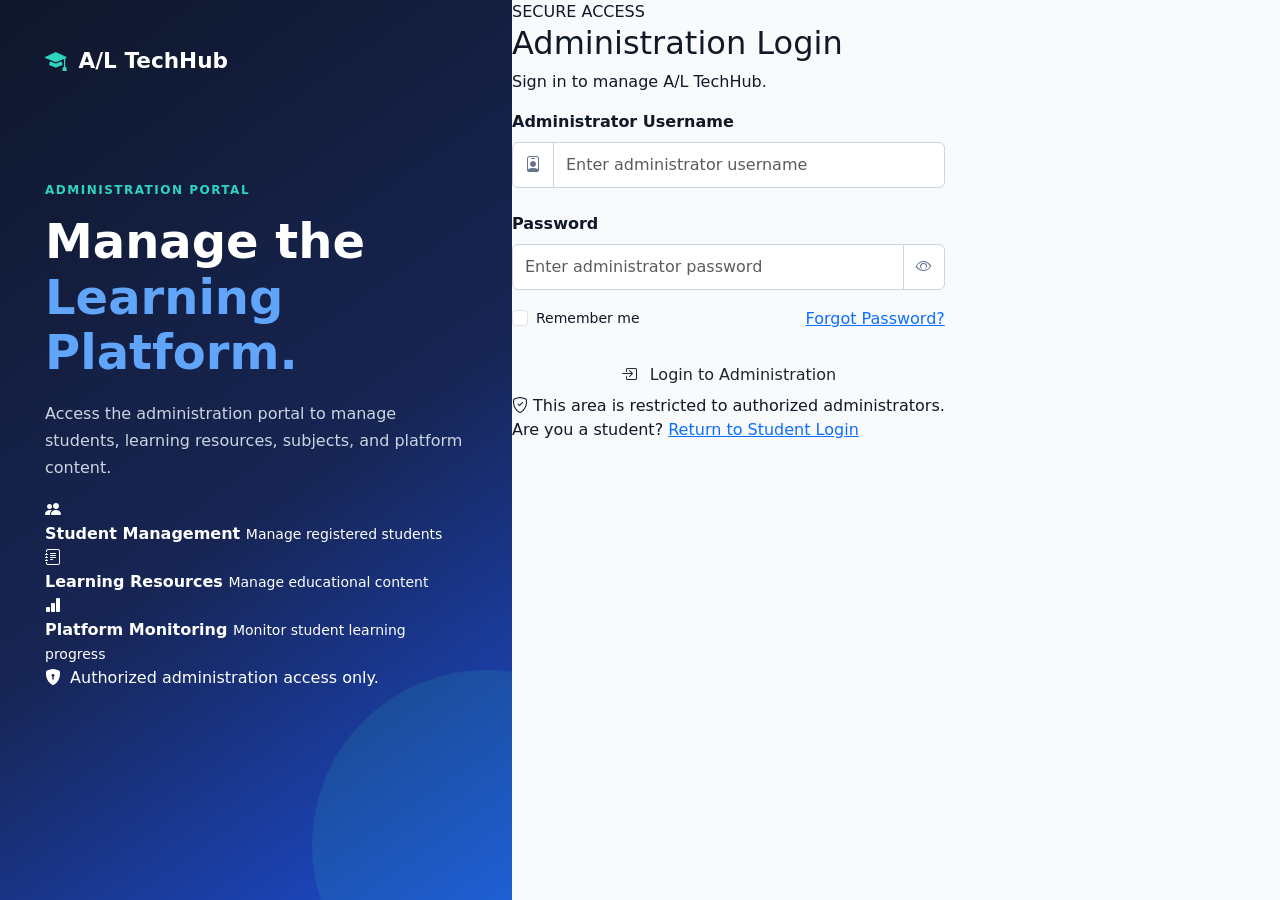
==== admin-login.html @ c61617eb "Add contact and admin login pages" ====
<!DOCTYPE html>
<html lang="en">

<head>

    <meta charset="UTF-8">

    <meta
        name="viewport"
        content="width=device-width, initial-scale=1.0"
    >

    <title>Administration Login | A/L TechHub</title>


    <!-- Bootstrap -->
    <link
        href="https://cdn.jsdelivr.net/npm/bootstrap@5.3.0/dist/css/bootstrap.min.css"
        rel="stylesheet"
    >


    <!-- Bootstrap Icons -->
    <link
        href="https://cdn.jsdelivr.net/npm/bootstrap-icons@1.10.0/font/bootstrap-icons.css"
        rel="stylesheet"
    >


    <!-- Main CSS -->
    <link rel="stylesheet" href="css/style.css">

</head>


<body class="admin-login-page">


    <!-- =========================================
         MAIN WRAPPER
    ========================================== -->

    <div class="admin-login-wrapper">


        <!-- =========================================
             LEFT SIDE
        ========================================== -->

        <div class="admin-login-sidebar">

            <div class="admin-sidebar-content">


                <!-- Logo -->

                <a
                    href="index.html"
                    class="admin-logo text-decoration-none"
                >

                    <i class="bi bi-mortarboard-fill me-1"></i>

                    A/L TechHub

                </a>


                <!-- Main Content -->

                <div class="admin-sidebar-main">

                    <span class="admin-sidebar-label">
                        ADMINISTRATION PORTAL
                    </span>


                    <h1>
                        Manage the
                        <span>Learning Platform.</span>
                    </h1>


                    <p>
                        Access the administration portal to manage
                        students, learning resources, subjects,
                        and platform content.
                    </p>


                    <!-- Admin Features -->

                    <div class="admin-benefits">


                        <div class="admin-benefit">

                            <div class="admin-benefit-icon">

                                <i class="bi bi-people-fill"></i>

                            </div>

                            <div>

                                <strong>
                                    Student Management
                                </strong>

                                <small>
                                    Manage registered students
                                </small>

                            </div>

                        </div>


                        <div class="admin-benefit">

                            <div class="admin-benefit-icon">

                                <i class="bi bi-journal-text"></i>

                            </div>

                            <div>

                                <strong>
                                    Learning Resources
                                </strong>

                                <small>
                                    Manage educational content
                                </small>

                            </div>

                        </div>


                        <div class="admin-benefit">

                            <div class="admin-benefit-icon">

                                <i class="bi bi-bar-chart-fill"></i>

                            </div>

                            <div>

                                <strong>
                                    Platform Monitoring
                                </strong>

                                <small>
                                    Monitor student learning progress
                                </small>

                            </div>

                        </div>


                    </div>

                </div>


                <!-- Footer -->

                <div class="admin-sidebar-footer">

                    <i class="bi bi-shield-lock-fill me-1"></i>

                    Authorized administration access only.

                </div>

            </div>

        </div>



        <!-- =========================================
             RIGHT SIDE
        ========================================== -->

        <div class="admin-login-content">


            <div class="admin-login-form-container">

            

                <!-- Heading -->

                <div class="admin-login-heading">

                    <span class="admin-login-label">
                        SECURE ACCESS
                    </span>


                    <h2>
                        Administration Login
                    </h2>


                    <p>
                        Sign in to manage A/L TechHub.
                    </p>

                </div>



                <!-- =========================================
                     LOGIN CARD
                ========================================== -->

                <div class="admin-login-card">


                    <form>


                        <!-- Admin Username -->

                        <div class="mb-4">

                            <label
                                for="adminUsername"
                                class="form-label fw-semibold"
                            >
                                Administrator Username
                            </label>


                            <div class="input-group">

                                <span class="input-group-text">

                                    <i class="bi bi-person-badge"></i>

                                </span>


                                <input
                                    type="text"
                                    class="form-control"
                                    id="adminUsername"
                                    placeholder="Enter administrator username"
                                    required
                                >

                            </div>

                        </div>



                        <div class="mb-3">
                            <label for="adminPassword" class="form-label fw-bold">
                                Password
                            </label>

                            <div class="input-group">

                                <input
                                    type="password"
                                    class="form-control"
                                    id="adminPassword"
                                    name="password"
                                    placeholder="Enter administrator password"
                                    required
                                >

                                <span
                                    class="input-group-text password-toggle"
                                    onclick="togglePassword()"
                                    style="cursor: pointer;"
                                >
                                    <i class="bi bi-eye" id="passwordIcon"></i>
                                </span>

                            </div>
                        </div>



                        <!-- Remember -->

                        <div class="d-flex justify-content-between align-items-center mb-4">

                            <div class="form-check">

                                <input
                                    class="form-check-input"
                                    type="checkbox"
                                    id="rememberAdmin"
                                >

                                <label
                                    class="form-check-label small"
                                    for="rememberAdmin"
                                >
                                    Remember me
                                </label>

                            </div>


                            <a
                                href="#"
                                class="admin-forgot-link"
                            >
                                Forgot Password?
                            </a>

                        </div>



                        <!-- Login Button -->

                        <button
                            type="submit"
                            class="btn btn-admin-login w-100"
                        >

                            <i class="bi bi-box-arrow-in-right me-2"></i>

                            Login to Administration

                        </button>


                    </form>


                    <!-- Security Message -->

                    <div class="admin-security-message">

                        <i class="bi bi-shield-check"></i>

                        <span>
                            This area is restricted to authorized
                            administrators.
                        </span>

                    </div>

                </div>



                <!-- Student Login -->

                <div class="admin-bottom">

                    <span>
                        Are you a student?
                    </span>

                    <a href="login.html">
                        Return to Student Login
                    </a>

                </div>


            </div>

        </div>

    </div>

    <script>
function togglePassword() {

    const passwordInput = document.getElementById("adminPassword");
    const passwordIcon = document.getElementById("passwordIcon");

    if (passwordInput.type === "password") {

        passwordInput.type = "text";

        passwordIcon.classList.remove("bi-eye");
        passwordIcon.classList.add("bi-eye-slash");

    } else {

        passwordInput.type = "password";

        passwordIcon.classList.remove("bi-eye-slash");
        passwordIcon.classList.add("bi-eye");

    }
}
</script>

</body>

</html>
---- css/style.css ----
/* =========================================
   LOGIN PAGE
========================================= */

.login-page {
    margin: 0;
    background: #F8FAFC;
    color: #111827;
    overflow: hidden;
}


/* Main Wrapper */

.login-wrapper {
    display: flex;
    width: 100%;
    height: 100vh;
}


/* =========================================
   LEFT SIDEBAR
========================================= */

.login-sidebar {
    width: 40%;
    min-width: 380px;

    background: linear-gradient(
        145deg,
        #0F172A 0%,
        #172554 55%,
        #1D4ED8 100%
    );

    color: #FFFFFF;
    position: relative;
    overflow: hidden;
}


/* Decorative Circle */

.login-sidebar::after {
    content: "";

    position: absolute;

    width: 350px;
    height: 350px;

    border-radius: 50%;

    background: rgba(45, 212, 191, 0.12);

    right: -150px;
    bottom: -120px;
}


/* Sidebar Content */

.login-sidebar-content {
    height: 100%;
    padding: 45px;

    display: flex;
    flex-direction: column;

    position: relative;
    z-index: 2;
}


/* Logo */

.login-logo {
    color: #FFFFFF;
    font-size: 1.35rem;
    font-weight: 700;
}

.login-logo i {
    color: #2DD4BF;
}


/* Sidebar Main */

.login-sidebar-main {
    margin-top: 100px;
    max-width: 500px;
}


.login-sidebar-label {
    display: inline-block;

    color: #2DD4BF;

    font-size: 0.75rem;
    font-weight: 700;

    letter-spacing: 1.5px;

    margin-bottom: 15px;
}


.login-sidebar-main h1 {
    font-size: 3rem;
    font-weight: 800;

    line-height: 1.15;

    margin-bottom: 20px;
}


.login-sidebar-main h1 span {
    color: #60A5FA;
}


.login-sidebar-main p {
    color: #CBD5E1;

    line-height: 1.7;

    max-width: 450px;
}


/* =========================================
   LOGIN BENEFITS
========================================= */

.login-benefits {
    margin-top: 45px;
}


.login-benefit {
    display: flex;
    align-items: center;

    gap: 15px;

    margin-bottom: 20px;
}


.login-benefit-icon {
    width: 42px;
    height: 42px;

    border-radius: 12px;

    background: rgba(255, 255, 255, 0.1);

    display: flex;
    align-items: center;
    justify-content: center;

    color: #2DD4BF;

    font-size: 1.1rem;
}


.login-benefit strong {
    display: block;
    font-size: 0.9rem;
}


.login-benefit small {
    display: block;

    color: #94A3B8;

    margin-top: 2px;
}


/* Sidebar Footer */

.login-sidebar-footer {
    margin-top: auto;

    color: #94A3B8;

    font-size: 0.8rem;
}


/* =========================================
   RIGHT SIDE
========================================= */

.login-content {
    width: 60%;
    height: 100vh;

    overflow-y: auto;

    background: #F8FAFC;
}


/* Form Container */

.login-form-container {
    max-width: 620px;

    margin: 0 auto;

    padding: 50px;
}


/* =========================================
   TOP REGISTER LINK
========================================= */

.login-top {
    display: flex;
    justify-content: flex-end;

    gap: 6px;

    margin-bottom: 70px;

    color: #64748B;

    font-size: 0.85rem;
}


.login-register-link {
    color: #2563EB;

    font-weight: 700;

    text-decoration: none;
}


.login-register-link:hover {
    color: #1D4ED8;
    text-decoration: underline;
}


/* =========================================
   HEADING
========================================= */

.login-heading {
    margin-bottom: 35px;
}


.login-label {
    color: #14B8A6;

    font-size: 0.75rem;

    font-weight: 700;

    letter-spacing: 1.5px;
}


.login-heading h2 {
    font-size: 2.2rem;

    font-weight: 800;

    margin-top: 8px;
    margin-bottom: 8px;
}


.login-heading p {
    color: #64748B;

    margin-bottom: 0;
}


/* =========================================
   LOGIN CARD
========================================= */

.login-form-card {
    background: #FFFFFF;

    border: 1px solid #E2E8F0;

    border-radius: 18px;

    padding: 30px;

    box-shadow:
        0 4px 15px rgba(15, 23, 42, 0.04);
}


/* =========================================
   INPUTS
========================================= */

.login-form-card .form-control {
    border-color: #CBD5E1;

    padding: 11px 12px;
}


.login-form-card .input-group-text {
    background: #FFFFFF;

    border-color: #CBD5E1;

    color: #64748B;
}


.login-form-card .form-control:focus {
    border-color: #2563EB;

    box-shadow:
        0 0 0 0.2rem rgba(37, 99, 235, 0.12);
}


/* Password */

.login-form-card .password-toggle {
    cursor: pointer;
}


.login-form-card .password-toggle:hover {
    color: #2563EB;

    background: #EFF6FF;
}


/* =========================================
   REMEMBER / FORGOT
========================================= */

.login-forgot-link {
    color: #2563EB;

    font-size: 0.85rem;

    text-decoration: none;
}


.login-forgot-link:hover {
    color: #1D4ED8;

    text-decoration: underline;
}


/* =========================================
   LOGIN BUTTON
========================================= */

.btn-login-new {
    background: #2563EB;

    border: 1px solid #2563EB;

    color: #FFFFFF;

    padding: 12px;

    border-radius: 10px;

    font-weight: 700;
}


.btn-login-new:hover {
    background: #1D4ED8;

    border-color: #1D4ED8;

    color: #FFFFFF;
}


/* =========================================
   REGISTER REDIRECT
========================================= */

.login-redirect-new {
    margin-top: 25px;

    padding: 14px;

    text-align: center;

    background: #F8FAFC;

    border: 1px solid #DBEAFE;

    border-radius: 12px;

    color: #64748B;

    font-size: 0.85rem;
}


.login-link {
    color: #2563EB;

    font-weight: 700;

    text-decoration: none;

    margin-left: 5px;
}


.login-link:hover {
    color: #1E3A8A;

    text-decoration: underline;
}


/* =========================================
   ADMIN LOGIN
========================================= */

.admin-link {
    color: #64748B;

    font-size: 0.85rem;

    text-decoration: none;
}


.admin-link:hover {
    color: #2563EB;
}


/* =========================================
   RESPONSIVE
========================================= */

@media (max-width: 991px) {

    .login-wrapper {
        display: block;

        height: auto;
    }


    .login-sidebar {
        width: 100%;

        min-width: 0;

        min-height: auto;
    }


    .login-sidebar-content {
        padding: 30px;
    }


    .login-sidebar-main {
        margin-top: 50px;
    }


    .login-sidebar-main h1 {
        font-size: 2.3rem;
    }


    .login-benefits {
        margin-top: 30px;
    }


    .login-sidebar-footer {
        margin-top: 25px;
    }


    .login-content {
        width: 100%;

        height: auto;

        overflow: visible;
    }


    .login-form-container {
        max-width: 620px;

        padding: 35px 25px 50px;
    }

}


@media (max-width: 576px) {

    .login-sidebar-main h1 {
        font-size: 2rem;
    }


    .login-form-container {
        padding: 25px 15px 40px;
    }


    .login-form-card {
        padding: 20px;
    }


    .login-top {
        margin-bottom: 40px;
    }

}

.login-image img {
    width: 100%;
    height: 180px;
    object-fit: cover;
    border-radius: 15px;
    margin-bottom: 20px;
}



/* =========================================
   STUDENT DASHBOARD
   LOGIN / REGISTER THEME
========================================= */


/* =========================================
   DASHBOARD PAGE
========================================= */

body {
    background-color: #F8FAFC;
    color: #111827;
}


/* =========================================
   NAVIGATION BAR
========================================= */

.dashboard-navbar {
    background-color: #FFFFFF !important;

    border-bottom: 1px solid #E2E8F0;

    box-shadow:
        0 2px 10px rgba(15, 23, 42, 0.05);
}


/* Brand */

.dashboard-brand {
    color: #2563EB !important;

    font-size: 1.2rem;

    font-weight: 700;

    transition: color 0.2s ease;
}

.dashboard-brand i {
    color: #14B8A6;
}

.dashboard-brand:hover {
    color: #1E3A8A !important;
}


/* Navigation Links */

.dashboard-nav-link {
    color: #4B5563 !important;

    font-weight: 500;

    transition: color 0.2s ease;
}

.dashboard-nav-link:hover {
    color: #2563EB !important;
}

.dashboard-nav-link.active {
    color: #2563EB !important;

    font-weight: 700;
}


/* User Account */

.dashboard-user {
    color: #64748B;
}

.dashboard-user i {
    color: #14B8A6;
}


/* Logout Button */

.dashboard-navbar .btn-outline-primary {
    border-color: #2563EB;

    color: #2563EB;

    border-radius: 8px;

    font-weight: 600;
}

.dashboard-navbar .btn-outline-primary:hover {
    background-color: #2563EB;

    border-color: #2563EB;

    color: #FFFFFF;
}


/* =========================================
   WELCOME CARD
========================================= */

.welcome-card {
    background:
        linear-gradient(
            135deg,
            #EFF6FF 0%,
            #FFFFFF 70%
        );

    border: 1px solid #DBEAFE;

    border-radius: 18px !important;

    box-shadow:
        0 4px 15px rgba(15, 23, 42, 0.04) !important;
}


/* Small Label */

.dashboard-label {
    color: #14B8A6;

    font-size: 0.75rem;

    font-weight: 700;

    letter-spacing: 1.2px;
}


/* Welcome Heading */

.welcome-card h4 {
    color: #111827;
}


/* Grade Selector */

.welcome-card .btn-outline-primary {
    border-color: #2563EB;

    color: #2563EB;

    font-weight: 600;
}

.welcome-card .btn-outline-primary:hover {
    background-color: #2563EB;

    border-color: #2563EB;

    color: #FFFFFF;
}


/* Selected Grade */

.welcome-card .btn-check:checked + .btn-outline-primary {
    background-color: #2563EB;

    border-color: #2563EB;

    color: #FFFFFF;
}


/* =========================================
   MY SUBJECTS
========================================= */

main > .mb-3 h5 {
    color: #111827;
}

main > .mb-3 p {
    color: #64748B !important;
}


/* =========================================
   SUBJECT CARDS
========================================= */

.subject-card {
    background-color: #FFFFFF;

    border: 1px solid #E2E8F0 !important;

    border-radius: 18px !important;

    overflow: hidden;

    box-shadow:
        0 4px 15px rgba(15, 23, 42, 0.04);

    transition:
        transform 0.2s ease,
        box-shadow 0.2s ease,
        border-color 0.2s ease;
}


.subject-card:hover {
    transform: translateY(-4px);

    border-color: #BFDBFE !important;

    box-shadow:
        0 10px 25px rgba(37, 99, 235, 0.10);
}


/* =========================================
   SUBJECT HEADER
========================================= */

.subject-header {
    background:
        linear-gradient(
            135deg,
            #0F172A 0%,
            #172554 55%,
            #2563EB 100%
        );

    color: #FFFFFF;

    padding: 1.5rem;
}


/* Subject Badge */

.subject-badge {
    background-color: rgba(45, 212, 191, 0.15);

    color: #5EEAD4;

    border: 1px solid rgba(45, 212, 191, 0.25);

    padding: 0.4rem 0.7rem;

    border-radius: 50px;

    font-size: 0.7rem;

    font-weight: 700;
}


/* Subject Title */

.subject-header h5 {
    color: #FFFFFF;

    line-height: 1.4;
}


/* =========================================
   SUBJECT CARD BODY
========================================= */

.subject-card .card-body {
    background-color: #FFFFFF;

    padding: 1.5rem !important;
}


/* Description */

.subject-card .card-body p {
    color: #64748B !important;

    line-height: 1.6;
}


/* =========================================
   PROGRESS
========================================= */

.subject-card .text-muted {
    color: #64748B !important;
}


.subject-card .progress {
    background-color: #E2E8F0;

    border-radius: 50px;

    overflow: hidden;
}


/* Progress Bar */

.dashboard-progress {
    background:
        linear-gradient(
            90deg,
            #2563EB,
            #14B8A6
        );

    border-radius: 50px;

    font-weight: 600;
}


/* =========================================
   VIEW UNITS BUTTON
========================================= */

.btn-dashboard {
    background-color: #2563EB;

    border: 1px solid #2563EB;

    color: #FFFFFF;

    padding: 10px 14px;

    border-radius: 10px;

    font-weight: 700;

    transition:
        background-color 0.2s ease,
        border-color 0.2s ease,
        transform 0.2s ease;
}


.btn-dashboard:hover {
    background-color: #1D4ED8;

    border-color: #1D4ED8;

    color: #FFFFFF;

    transform: translateY(-1px);
}


/* =========================================
   OVERALL PROGRESS
========================================= */

.progress-section .card {
    background-color: #FFFFFF;

    border: 1px solid #E2E8F0 !important;

    border-radius: 18px !important;

    box-shadow:
        0 4px 15px rgba(15, 23, 42, 0.04) !important;
}


.progress-icon {
    color: #14B8A6;

    font-size: 1.4rem;
}


/* Overall Progress Bar */

.progress-section .progress {
    background-color: #E2E8F0;

    border-radius: 50px;

    overflow: hidden;
}


/* =========================================
   DASHBOARD RESPONSIVE
========================================= */

@media (max-width: 991.98px) {

    .dashboard-navbar .d-flex {
        margin-top: 15px;

        padding-bottom: 10px;
    }

    .dashboard-user {
        margin-right: 5px;
    }

}


@media (max-width: 575.98px) {

    .welcome-card {
        padding: 1.25rem !important;
    }

    .subject-header {
        padding: 1.25rem;
    }

    .subject-card .card-body {
        padding: 1.25rem !important;
    }

}


/* =========================================
   Home Page
   ========================================= */


/* Navbar */
.home-navbar {
    border-bottom: 1px solid #DBEAFE;
    box-shadow: 0 2px 8px rgba(37, 99, 235, 0.06);
}

.home-brand {
    color: #2563EB !important;
}

.home-brand:hover {
    color: #1E3A8A !important;
}

.home-nav-link {
    color: #4B5563 !important;
    font-weight: 500;
}

.home-nav-link:hover,
.home-nav-link.active {
    color: #2563EB !important;
}


/* Primary Button */
.btn-home-primary {
    background-color: #2563EB;
    border-color: #2563EB;
    color: #FFFFFF;
}

.btn-home-primary:hover {
    background-color: #1E3A8A;
    border-color: #1E3A8A;
    color: #FFFFFF;
}


/* Hero */
.home-hero {
    background: linear-gradient(135deg, #EFF6FF 0%, #FFFFFF 100%);
    border-bottom: 1px solid #DBEAFE;
}

.hero-highlight {
    color: #2563EB;
}


/* Data Saver Badge */
.data-saver-badge {
    background-color: #CCFBF1;
    color: #0F766E;
    padding: 0.6rem 0.9rem;
}


/* Data Saver Card */
.data-saver-card {
    background-color: #FFFFFF;
    border: 1px solid #DBEAFE;
    border-radius: 1.25rem;
    padding: 2rem;
}

.data-saver-icon {
    width: 60px;
    height: 60px;
    display: flex;
    align-items: center;
    justify-content: center;
    border-radius: 50%;
    background-color: #CCFBF1;
    color: #0F766E;
    font-size: 1.6rem;
}

.data-saver-item {
    display: flex;
    align-items: center;
    gap: 0.75rem;
    padding: 0.65rem 0;
    color: #374151;
    border-bottom: 1px solid #F3F4F6;
}

.data-saver-item i {
    color: #2563EB;
}

.data-saver-status {
    color: #0F766E;
    font-size: 0.85rem;
    font-weight: 600;
}


/* Light Section */
.home-section-light {
    background-color: #F8FAFC;
}


/* Section Label */
.section-label {
    color: #2563EB;
    font-size: 0.75rem;
    font-weight: 700;
    letter-spacing: 1px;
}


/* Feature Cards */
.feature-card {
    border: 1px solid #E5E7EB !important;
    border-radius: 1rem;
    box-shadow: 0 4px 12px rgba(37, 99, 235, 0.05);
    transition: transform 0.2s ease, box-shadow 0.2s ease;
}

.feature-card:hover {
    transform: translateY(-4px);
    box-shadow: 0 8px 20px rgba(37, 99, 235, 0.10);
}


/* Feature Icons */
.feature-icon {
    width: 52px;
    height: 52px;
    display: flex;
    align-items: center;
    justify-content: center;
    border-radius: 12px;
    font-size: 1.4rem;
}

.blue-icon {
    background-color: #DBEAFE;
    color: #2563EB;
}

.teal-icon {
    background-color: #CCFBF1;
    color: #0F766E;
}


/* Curriculum Cards */
.curriculum-card {
    background-color: #FFFFFF;
    border: 1px solid #E5E7EB;
    border-radius: 1rem;
    padding: 2rem;
    box-shadow: 0 4px 12px rgba(0, 0, 0, 0.04);
    transition: transform 0.2s ease, box-shadow 0.2s ease;
}

.curriculum-card:hover {
    transform: translateY(-3px);
    box-shadow: 0 8px 18px rgba(37, 99, 235, 0.08);
}


/* Curriculum Badges */
.curriculum-badge {
    display: inline-block;
    padding: 0.45rem 0.8rem;
    border-radius: 50px;
    font-size: 0.75rem;
    font-weight: 700;
}

.blue-badge {
    background-color: #DBEAFE;
    color: #1E3A8A;
}

.teal-badge {
    background-color: #CCFBF1;
    color: #0F766E;
}


/* Footer */
.home-footer {
    background-color: #1F2937;
    color: #D1D5DB;
}



/* =========================================
   HOW A/L TECHHUB WORKS
========================================= */

.home-how-it-works {

    background: #FFFFFF;

}


.how-it-works-card {

    position: relative;

    background: #F8FAFC;

    border: 1px solid #E2E8F0;

    border-radius: 16px;

    padding: 25px;

    text-align: center;

    transition:
        transform 0.2s ease,
        border-color 0.2s ease,
        box-shadow 0.2s ease;

}


.how-it-works-card:hover {

    transform: translateY(-4px);

    border-color: #BFDBFE;

    box-shadow:
        0 8px 20px rgba(37, 99, 235, 0.08);

}


.how-step-number {

    position: absolute;

    top: 15px;

    right: 15px;

    color: #94A3B8;

    font-size: 0.75rem;

    font-weight: 700;

}


.how-step-icon {

    width: 55px;

    height: 55px;

    margin: 0 auto;

    border-radius: 14px;

    display: flex;

    align-items: center;

    justify-content: center;

    font-size: 1.4rem;

}







/* =========================================
   REGISTER PAGE
========================================= */

.register-page {
    margin: 0;
    background: #f8fafc;
    color: #111827;
    overflow: hidden;
}


/* Main Wrapper */

.register-wrapper {
    display: flex;
    height: 100vh;
    width: 100%;
}


/* =========================================
   LEFT SIDEBAR
========================================= */

.register-sidebar {
    width: 40%;
    min-width: 380px;
    background: linear-gradient(
        145deg,
        #0f172a 0%,
        #172554 55%,
        #1d4ed8 100%
    );
    color: #ffffff;
    position: relative;
    overflow: hidden;
}


/* Decorative circle */

.register-sidebar::after {
    content: "";
    position: absolute;
    width: 350px;
    height: 350px;
    border-radius: 50%;
    background: rgba(45, 212, 191, 0.12);
    right: -150px;
    bottom: -120px;
}


/* Sidebar Content */

.sidebar-content {
    height: 100%;
    padding: 45px;
    display: flex;
    flex-direction: column;
    position: relative;
    z-index: 2;
}


/* Logo */

.register-logo {
    color: #ffffff;
    font-size: 1.35rem;
    font-weight: 700;
}

.register-logo i {
    color: #2dd4bf;
}


/* Sidebar Main */

.sidebar-main {
    margin-top: 90px;
    max-width: 500px;
}

.sidebar-label {
    display: inline-block;
    color: #2dd4bf;
    font-size: 0.75rem;
    font-weight: 700;
    letter-spacing: 1.5px;
    margin-bottom: 15px;
}

.sidebar-main h1 {
    font-size: 3rem;
    font-weight: 800;
    line-height: 1.15;
    margin-bottom: 20px;
}

.sidebar-main h1 span {
    color: #60a5fa;
}

.sidebar-main p {
    color: #cbd5e1;
    line-height: 1.7;
    max-width: 450px;
}


/* Benefits */

.sidebar-benefits {
    margin-top: 45px;
}

.benefit-item {
    display: flex;
    align-items: center;
    gap: 15px;
    margin-bottom: 20px;
}

.benefit-icon {
    width: 42px;
    height: 42px;
    border-radius: 12px;
    background: rgba(255, 255, 255, 0.1);
    display: flex;
    align-items: center;
    justify-content: center;
    color: #2dd4bf;
    font-size: 1.1rem;
}

.benefit-item strong {
    display: block;
    font-size: 0.9rem;
}

.benefit-item small {
    display: block;
    color: #94a3b8;
    margin-top: 2px;
}


/* Sidebar Footer */

.sidebar-footer {
    margin-top: auto;
    color: #94a3b8;
    font-size: 0.8rem;
}


/* =========================================
   RIGHT SCROLLABLE AREA
========================================= */

.register-content {
    width: 60%;
    height: 100vh;
    overflow-y: auto;
    background: #f8fafc;
}


/* Scrollbar */

.register-content::-webkit-scrollbar {
    width: 8px;
}

.register-content::-webkit-scrollbar-track {
    background: #f1f5f9;
}

.register-content::-webkit-scrollbar-thumb {
    background: #cbd5e1;
    border-radius: 10px;
}

.register-content::-webkit-scrollbar-thumb:hover {
    background: #94a3b8;
}


/* Form Container */

.register-form-container {
    max-width: 720px;
    margin: 0 auto;
    padding: 40px 50px 60px;
}


/* Top */

.register-top {
    display: flex;
    justify-content: flex-end;
    gap: 6px;
    margin-bottom: 45px;
}


/* Theme Link */

.theme-link {
    color: #2563eb;
    text-decoration: none;
}

.theme-link:hover {
    color: #1d4ed8;
}


/* Heading */

.register-heading {
    margin-bottom: 35px;
}

.form-label-small {
    color: #14b8a6;
    font-size: 0.75rem;
    font-weight: 700;
    letter-spacing: 1.5px;
}

.register-heading h2 {
    font-size: 2rem;
    font-weight: 800;
    margin-top: 8px;
    margin-bottom: 8px;
}

.register-heading p {
    color: #64748b;
    margin-bottom: 0;
}


/* =========================================
   FORM SECTIONS
========================================= */

.form-section {
    background: #ffffff;
    border: 1px solid #e2e8f0;
    border-radius: 18px;
    padding: 25px;
    margin-bottom: 22px;
    box-shadow: 0 4px 15px rgba(15, 23, 42, 0.04);
}


/* Section Heading */

.section-heading {
    display: flex;
    align-items: center;
    gap: 12px;
    margin-bottom: 22px;
}

.section-heading > i {
    width: 40px;
    height: 40px;
    border-radius: 10px;
    background: #eff6ff;
    color: #2563eb;
    display: flex;
    align-items: center;
    justify-content: center;
}

.section-heading h5 {
    font-weight: 700;
    margin: 0;
}

.section-heading p {
    color: #64748b;
    font-size: 0.78rem;
    margin: 3px 0 0;
}


/* Inputs */

.form-control,
.form-select {
    border-color: #cbd5e1;
    padding: 10px 12px;
}

.input-group-text {
    background: #ffffff;
    border-color: #cbd5e1;
    color: #64748b;
}

.form-control:focus,
.form-select:focus {
    border-color: #2563eb;
    box-shadow: 0 0 0 0.2rem rgba(37, 99, 235, 0.12);
}


/* Password Toggle */

.password-toggle {
    cursor: pointer;
}

.password-toggle:hover {
    color: #2563eb;
    background: #eff6ff;
}

.password-hint {
    color: #94a3b8;
    font-size: 0.75rem;
    margin-top: 5px;
}


/* Subject */

.subject-option {
    position: relative;
}

.subject-tag {
    position: absolute;
    right: 10px;
    top: 50%;
    transform: translateY(-50%);
    background: #ccfbf1;
    color: #0f766e;
    border-radius: 20px;
    padding: 4px 10px;
    font-size: 0.7rem;
    font-weight: 700;
}


/* =========================================
   TERMS
========================================= */

.terms-box {
    padding: 15px;
    background: #ffffff;
    border: 1px solid #e2e8f0;
    border-radius: 12px;
    margin-bottom: 20px;
}


/* =========================================
   REGISTER BUTTON
========================================= */

.btn-register {
    background: #2563eb;
    border: 1px solid #2563eb;
    color: #ffffff;
    padding: 12px;
    border-radius: 10px;
}

.btn-register:hover {
    background: #1d4ed8;
    border-color: #1d4ed8;
    color: #ffffff;
}


/* Bottom */

.register-bottom {
    text-align: center;
    margin-top: 25px;
    padding-bottom: 20px;
    color: #64748b;
    font-size: 0.85rem;
}


/* =========================================
   MODAL
========================================= */

.modal-content {
    border: 1px solid #e2e8f0;
}

.modal-header {
    border-bottom: 1px solid #e2e8f0;
}

.modal-title i {
    color: #2563eb;
}


/* =========================================
   RESPONSIVE
========================================= */

@media (max-width: 991px) {

    .register-wrapper {
        display: block;
        height: auto;
    }

    .register-sidebar {
        width: 100%;
        min-width: 0;
        min-height: auto;
    }

    .sidebar-content {
        padding: 30px;
    }

    .sidebar-main {
        margin-top: 50px;
    }

    .sidebar-main h1 {
        font-size: 2.3rem;
    }

    .sidebar-benefits {
        margin-top: 30px;
    }

    .sidebar-footer {
        margin-top: 25px;
    }

    .register-content {
        width: 100%;
        height: auto;
        overflow: visible;
    }

    .register-form-container {
        max-width: 720px;
        padding: 35px 25px 50px;
    }

}


@media (max-width: 576px) {

    .sidebar-main h1 {
        font-size: 2rem;
    }

    .register-form-container {
        padding: 25px 15px 40px;
    }

    .form-section {
        padding: 20px;
    }

    .register-top {
        margin-bottom: 30px;
    }

}

/* ==============================
   Register Login Redirect
============================== */

.login-redirect {
    background-color: #F8FAFC;
    border: 1px solid #DBEAFE;
    border-radius: 12px;
    padding: 12px 15px;
}


/* Login Link */

.login-link {
    color: #2563EB;
    font-weight: 700;
    text-decoration: none;
    margin-left: 5px;
    transition: 0.2s ease;
}


.login-link:hover {
    color: #1E3A8A;
    text-decoration: underline;
}

/* =========================================
   HOME PAGE
   LOGIN / REGISTER / DASHBOARD THEME
========================================= */


/* =========================================
   HOME PAGE
========================================= */

.home-page {
    margin: 0;

    background-color: #F8FAFC;

    color: #111827;
}


/* =========================================
   NAVIGATION BAR
========================================= */

.home-navbar {
    background-color: #FFFFFF !important;

    border-bottom: 1px solid #E2E8F0;

    box-shadow:
        0 2px 10px rgba(15, 23, 42, 0.05);
}


.home-brand {
    color: #2563EB !important;

    font-size: 1.2rem;

    font-weight: 700;

    transition: color 0.2s ease;
}


.home-brand i {
    color: #14B8A6;
}


.home-brand:hover {
    color: #1E3A8A !important;
}


.home-nav-link {
    color: #4B5563 !important;

    font-weight: 500;

    transition: color 0.2s ease;
}


.home-nav-link:hover {
    color: #2563EB !important;
}


.home-nav-link.active {
    color: #2563EB !important;

    font-weight: 700;
}


/* =========================================
   HOME BUTTONS
========================================= */

.btn-home-primary {
    background-color: #2563EB;

    border: 1px solid #2563EB;

    color: #FFFFFF;

    border-radius: 10px;

    font-weight: 700;

    transition:
        background-color 0.2s ease,
        border-color 0.2s ease,
        transform 0.2s ease;
}


.btn-home-primary:hover {
    background-color: #1D4ED8;

    border-color: #1D4ED8;

    color: #FFFFFF;

    transform: translateY(-1px);
}


.btn-home-outline {
    background-color: #FFFFFF;

    border: 1px solid #2563EB;

    color: #2563EB;

    border-radius: 10px;

    font-weight: 700;

    transition:
        background-color 0.2s ease,
        color 0.2s ease,
        transform 0.2s ease;
}


.btn-home-outline:hover {
    background-color: #2563EB;

    border-color: #2563EB;

    color: #FFFFFF;

    transform: translateY(-1px);
}


/* =========================================
   HERO SECTION
========================================= */

.home-hero {

    background:
        linear-gradient(
            145deg,
            #0F172A 0%,
            #172554 55%,
            #2563EB 100%
        );

    color: #FFFFFF;

    border-bottom: none;

    position: relative;

    overflow: hidden;
}


/* Decorative background */

.home-hero::after {

    content: "";

    position: absolute;

    width: 350px;

    height: 350px;

    border-radius: 50%;

    background:
        rgba(45, 212, 191, 0.10);

    right: -150px;

    bottom: -150px;

    pointer-events: none;
}


/* Hero Heading */

.home-heading {
    color: #FFFFFF;

    font-size: clamp(
        2.5rem,
        5vw,
        4rem
    );

    font-weight: 800;

    line-height: 1.15;
}


.hero-highlight {
    color: #60A5FA;
}


/* Hero Description */

.home-description {
    color: #CBD5E1;

    max-width: 650px;

    line-height: 1.7;
}


/* =========================================
   DATA SAVER BADGE
========================================= */

.data-saver-badge {

    display: inline-block;

    background-color:
        rgba(45, 212, 191, 0.15);

    color: #5EEAD4;

    border: 1px solid
        rgba(45, 212, 191, 0.25);

    padding: 0.6rem 0.9rem;

    border-radius: 50px;

    font-weight: 700;
}


/* =========================================
   DATA SAVER CARD
========================================= */

.data-saver-card {

    background:
        rgba(255, 255, 255, 0.97);

    border: 1px solid
        rgba(255, 255, 255, 0.25);

    border-radius: 18px;

    padding: 2rem;

    box-shadow:
        0 10px 30px
        rgba(15, 23, 42, 0.20);
}


.data-saver-card h4 {
    color: #111827;
}


.home-card-text {
    color: #64748B;
}


/* =========================================
   DATA SAVER ICON
========================================= */

.data-saver-icon {

    width: 60px;

    height: 60px;

    display: flex;

    align-items: center;

    justify-content: center;

    border-radius: 50%;

    background-color: #CCFBF1;

    color: #0F766E;

    font-size: 1.6rem;
}

/* =========================================
   DATA SAVER ITEMS
========================================= */

.data-saver-item {

    display: flex;

    align-items: center;

    gap: 0.75rem;

    padding: 0.7rem 0;

    color: #374151;

    border-bottom:
        1px solid #F1F5F9;
}


.data-saver-item i {
    color: #2563EB;

    font-size: 1.05rem;
}


/* Status */

.data-saver-status {

    color: #0F766E;

    font-size: 0.85rem;

    font-weight: 700;
}


/* =========================================
   LIGHT SECTION
========================================= */

.home-section-light {
    background-color: #F8FAFC;
}


.home-curriculum {
    background-color: #FFFFFF;
}


/* =========================================
   SECTION HEADINGS
========================================= */

.section-label {

    color: #14B8A6;

    font-size: 0.75rem;

    font-weight: 700;

    letter-spacing: 1.2px;
}


.home-section-title {

    color: #111827;

    font-weight: 800;
}


.home-section-text {

    color: #64748B;

    line-height: 1.7;
}


/* =========================================
   FEATURE CARDS
========================================= */

.feature-card {

    background-color: #FFFFFF;

    border: 1px solid #E2E8F0;

    border-radius: 18px;

    padding: 1.5rem;

    box-shadow:
        0 4px 15px
        rgba(15, 23, 42, 0.04);

    transition:
        transform 0.2s ease,
        box-shadow 0.2s ease,
        border-color 0.2s ease;
}


.feature-card:hover {

    transform:
        translateY(-4px);

    border-color: #BFDBFE;

    box-shadow:
        0 10px 25px
        rgba(37, 99, 235, 0.10);
}


.feature-card h5 {
    color: #111827;

    font-weight: 700;
}


.feature-card p {
    color: #64748B;
}


/* =========================================
   FEATURE ICONS
========================================= */

.feature-icon {

    width: 52px;

    height: 52px;

    display: flex;

    align-items: center;

    justify-content: center;

    border-radius: 12px;

    font-size: 1.4rem;
}


.blue-icon {

    background-color: #DBEAFE;

    color: #2563EB;
}


.teal-icon {

    background-color: #CCFBF1;

    color: #0F766E;
}


/* =========================================
   CURRICULUM CARDS
========================================= */

.curriculum-card {

    background-color: #FFFFFF;

    border: 1px solid #E2E8F0;

    border-radius: 18px;

    padding: 2rem;

    box-shadow:
        0 4px 15px
        rgba(15, 23, 42, 0.04);

    transition:
        transform 0.2s ease,
        box-shadow 0.2s ease,
        border-color 0.2s ease;
}


.curriculum-card:hover {

    transform:
        translateY(-3px);

    border-color: #BFDBFE;

    box-shadow:
        0 10px 22px
        rgba(37, 99, 235, 0.08);
}


.curriculum-card h4 {

    color: #111827;

    font-weight: 700;
}


.curriculum-card p {

    color: #64748B;
}


/* =========================================
   CURRICULUM BADGES
========================================= */

.curriculum-badge {

    display: inline-block;

    padding: 0.45rem 0.8rem;

    border-radius: 50px;

    font-size: 0.75rem;

    font-weight: 700;
}


.blue-badge {

    background-color: #DBEAFE;

    color: #1E3A8A;
}


.teal-badge {

    background-color: #CCFBF1;

    color: #0F766E;
}


/* =========================================
   FOOTER
========================================= */

.home-footer {

    background-color: #0F172A;

    color: #CBD5E1;

    border-top:
        1px solid #172554;
}


.home-footer a {

    color: #93C5FD;

    text-decoration: none;
}


.home-footer a:hover {

    color: #5EEAD4;
}


/* =========================================
   MOBILE RESPONSIVE
========================================= */

@media (max-width: 991.98px) {

    .home-nav-link {
        padding: 0.6rem 0;
    }


    .home-navbar .d-flex {
        padding-bottom: 1rem;
    }


    .home-heading {
        font-size: 2.5rem;
    }

}


@media (max-width: 575.98px) {

    .home-heading {
        font-size: 2.2rem;
    }


    .data-saver-card {
        padding: 1.5rem;
    }


    .home-hero .btn {
        width: 100%;
    }

}

/* =========================================
   CONTACT US PAGE
========================================= */

.contact-page {
    background-color: #F8FAFC;
    color: #111827;
}


/* =========================================
   CONTACT HERO
========================================= */

.contact-hero {
    background: linear-gradient(
        135deg,
        #EFF6FF 0%,
        #FFFFFF 100%
    );

    border-bottom: 1px solid #DBEAFE;

    padding: 70px 20px;
}


.contact-label {
    display: inline-block;

    color: #14B8A6;

    font-size: 0.75rem;

    font-weight: 700;

    letter-spacing: 1.5px;

    margin-bottom: 12px;
}


.contact-hero h1 {
    font-size: 3rem;

    font-weight: 800;

    margin-bottom: 15px;
}


.contact-hero h1 span {
    color: #2563EB;
}


.contact-hero p {
    color: #64748B;

    max-width: 650px;

    margin: 0 auto;

    line-height: 1.7;
}


/* =========================================
   CONTACT INFORMATION CARD
========================================= */

.contact-info-card {
    background: linear-gradient(
        145deg,
        #0F172A 0%,
        #172554 55%,
        #1D4ED8 100%
    );

    color: #FFFFFF;

    border-radius: 18px;

    padding: 35px;

    position: relative;

    overflow: hidden;
}


/* Decorative Circle */

.contact-info-card::after {
    content: "";

    position: absolute;

    width: 250px;
    height: 250px;

    border-radius: 50%;

    background: rgba(45, 212, 191, 0.10);

    right: -120px;
    bottom: -100px;
}


.contact-section-label {
    color: #2DD4BF;

    font-size: 0.75rem;

    font-weight: 700;

    letter-spacing: 1.5px;
}


.contact-info-card h3 {
    font-size: 1.8rem;

    font-weight: 800;

    margin-top: 10px;

    margin-bottom: 12px;
}


.contact-info-text {
    color: #CBD5E1;

    line-height: 1.7;

    margin-bottom: 30px;
}


/* =========================================
   CONTACT INFORMATION ITEMS
========================================= */

.contact-info-item {
    display: flex;

    align-items: center;

    gap: 15px;

    margin-bottom: 22px;

    position: relative;

    z-index: 2;
}


.contact-icon {
    width: 45px;
    height: 45px;

    flex-shrink: 0;

    border-radius: 12px;

    background: rgba(255, 255, 255, 0.10);

    color: #2DD4BF;

    display: flex;

    align-items: center;

    justify-content: center;

    font-size: 1.1rem;
}


.contact-info-item small {
    display: block;

    color: #94A3B8;

    font-size: 0.75rem;

    margin-bottom: 3px;
}


.contact-info-item strong {
    display: block;

    color: #FFFFFF;

    font-size: 0.9rem;
}


/* =========================================
   SUPPORT BOX
========================================= */

.contact-support-box {
    display: flex;

    gap: 15px;

    align-items: flex-start;

    margin-top: 35px;

    padding: 18px;

    border-radius: 12px;

    background: rgba(255, 255, 255, 0.08);

    position: relative;

    z-index: 2;
}


.contact-support-box > i {
    color: #2DD4BF;

    font-size: 1.4rem;
}


.contact-support-box strong {
    font-size: 0.9rem;
}


.contact-support-box p {
    color: #CBD5E1;

    font-size: 0.8rem;

    line-height: 1.6;

    margin: 5px 0 0;
}


/* =========================================
   CONTACT FORM CARD
========================================= */

.contact-form-card {
    background-color: #FFFFFF;

    border: 1px solid #E2E8F0;

    border-radius: 18px;

    padding: 35px;

    box-shadow:
        0 4px 15px rgba(15, 23, 42, 0.04);
}


.contact-form-card h3 {
    font-size: 1.8rem;

    font-weight: 800;

    margin-top: 10px;

    margin-bottom: 5px;
}


/* =========================================
   CONTACT FORM INPUTS
========================================= */

.contact-form-card .form-control,
.contact-form-card .form-select {
    border-color: #CBD5E1;

    padding: 11px 12px;

    border-radius: 9px;
}


.contact-form-card .form-control:focus,
.contact-form-card .form-select:focus {
    border-color: #2563EB;

    box-shadow:
        0 0 0 0.2rem rgba(37, 99, 235, 0.12);
}


.contact-form-card textarea {
    resize: vertical;
}


/* =========================================
   CONTACT BUTTON
========================================= */

.btn-contact {
    background-color: #2563EB;

    border: 1px solid #2563EB;

    color: #FFFFFF;

    padding: 12px;

    border-radius: 10px;

    font-weight: 700;

    transition:
        background-color 0.2s ease,
        border-color 0.2s ease,
        transform 0.2s ease;
}


.btn-contact:hover {
    background-color: #1E3A8A;

    border-color: #1E3A8A;

    color: #FFFFFF;

    transform: translateY(-1px);
}


/* =========================================
   MOBILE
========================================= */

@media (max-width: 767.98px) {

    .contact-hero {
        padding: 50px 20px;
    }


    .contact-hero h1 {
        font-size: 2.3rem;
    }


    .contact-info-card,
    .contact-form-card {
        padding: 25px;
    }

}


/* =========================================
   ADMINISTRATION LOGIN PAGE
========================================= */

.admin-login-page {
    margin: 0;

    background: #F8FAFC;

    color: #111827;

    overflow: hidden;
}


/* =========================================
   MAIN WRAPPER
========================================= */

.admin-login-wrapper {
    display: flex;

    width: 100%;

    height: 100vh;
}


/* =========================================
   LEFT SIDEBAR
========================================= */

.admin-login-sidebar {
    width: 40%;

    min-width: 380px;

    background: linear-gradient(
        145deg,
        #0F172A 0%,
        #172554 55%,
        #1D4ED8 100%
    );

    color: #FFFFFF;

    position: relative;

    overflow: hidden;
}


/* Decorative Circle */

.admin-login-sidebar::after {
    content: "";

    position: absolute;

    width: 350px;

    height: 350px;

    border-radius: 50%;

    background: rgba(45, 212, 191, 0.12);

    right: -150px;

    bottom: -120px;
}


/* Sidebar Content */

.admin-sidebar-content {
    height: 100%;

    padding: 45px;

    display: flex;

    flex-direction: column;

    position: relative;

    z-index: 2;
}


/* =========================================
   ADMIN LOGO
========================================= */

.admin-logo {
    color: #FFFFFF;

    font-size: 1.35rem;

    font-weight: 700;
}


.admin-logo i {
    color: #2DD4BF;
}


/* =========================================
   SIDEBAR MAIN
========================================= */

.admin-sidebar-main {
    margin-top: 100px;

    max-width: 500px;
}


.admin-sidebar-label {
    display: inline-block;

    color: #2DD4BF;

    font-size: 0.75rem;

    font-weight: 700;

    letter-spacing: 1.5px;

    margin-bottom: 15px;
}


.admin-sidebar-main h1 {
    font-size: 3rem;

    font-weight: 800;

    line-height: 1.15;

    margin-bottom: 20px;
}


.admin-sidebar-main h1 span {
    color: #60A5FA;
}


.admin-sidebar-main p {
    color: #CBD5E1;

    line-height: 1.7;

    max-width: 450px;
}
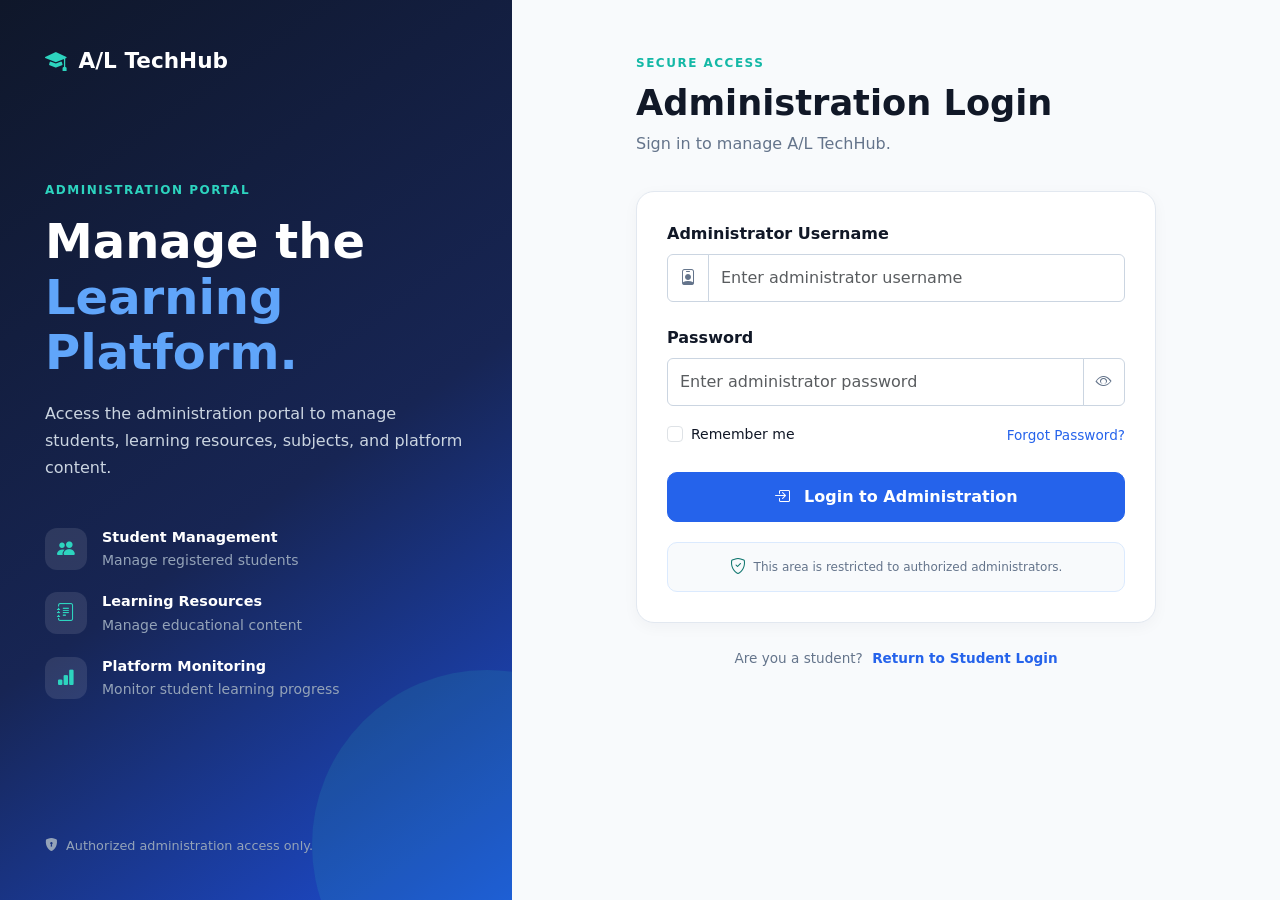
==== commit a6308e65: "Add admin authentication and access protection" ====
--- a/admin-login.html
+++ b/admin-login.html
@@ -223,7 +223,10 @@
                 <div class="admin-login-card">
 
 
-                    <form>
+                    <form
+                        action="php/admin_login_process.php"
+                        method="POST"
+                    >
 
 
                         <!-- Admin Username -->
@@ -251,6 +254,7 @@
                                     type="text"
                                     class="form-control"
                                     id="adminUsername"
+                                    name="username"
                                     placeholder="Enter administrator username"
                                     required
                                 >
@@ -300,6 +304,7 @@
                                     class="form-check-input"
                                     type="checkbox"
                                     id="rememberAdmin"
+                                    name="remember_me"
                                 >
 
                                 <label
--- a/css/style.css
+++ b/css/style.css
@@ -2932,4 +2932,3620 @@
     line-height: 1.7;
 
     max-width: 450px;
+}
+
+
+
+
+
+/* =========================================
+   ADMIN BENEFITS
+========================================= */
+
+.admin-benefits {
+    margin-top: 45px;
+}
+
+
+.admin-benefit {
+    display: flex;
+
+    align-items: center;
+
+    gap: 15px;
+
+    margin-bottom: 20px;
+}
+
+
+.admin-benefit-icon {
+    width: 42px;
+
+    height: 42px;
+
+    border-radius: 12px;
+
+    background: rgba(255, 255, 255, 0.1);
+
+    display: flex;
+
+    align-items: center;
+
+    justify-content: center;
+
+    color: #2DD4BF;
+
+    font-size: 1.1rem;
+
+    flex-shrink: 0;
+}
+
+
+.admin-benefit strong {
+    display: block;
+
+    font-size: 0.9rem;
+}
+
+
+.admin-benefit small {
+    display: block;
+
+    color: #94A3B8;
+
+    margin-top: 2px;
+}
+
+
+/* =========================================
+   SIDEBAR FOOTER
+========================================= */
+
+.admin-sidebar-footer {
+    margin-top: auto;
+
+    color: #94A3B8;
+
+    font-size: 0.8rem;
+}
+
+
+/* =========================================
+   RIGHT SIDE
+========================================= */
+
+.admin-login-content {
+    width: 60%;
+
+    height: 100vh;
+
+    overflow-y: auto;
+
+    background: #F8FAFC;
+}
+
+
+/* =========================================
+   FORM CONTAINER
+========================================= */
+
+.admin-login-form-container {
+    max-width: 620px;
+
+    margin: 0 auto;
+
+    padding: 50px;
+}
+
+
+/* =========================================
+   TOP LINK
+========================================= */
+
+.admin-login-top {
+    display: flex;
+
+    justify-content: flex-end;
+
+    gap: 6px;
+
+    margin-bottom: 70px;
+
+    color: #64748B;
+
+    font-size: 0.85rem;
+}
+
+
+.admin-student-link {
+    color: #2563EB;
+
+    font-weight: 700;
+
+    text-decoration: none;
+}
+
+
+.admin-student-link:hover {
+    color: #1D4ED8;
+
+    text-decoration: underline;
+}
+
+
+/* =========================================
+   HEADING
+========================================= */
+
+.admin-login-heading {
+    margin-bottom: 35px;
+}
+
+
+.admin-login-label {
+    color: #14B8A6;
+
+    font-size: 0.75rem;
+
+    font-weight: 700;
+
+    letter-spacing: 1.5px;
+}
+
+
+.admin-login-heading h2 {
+    font-size: 2.2rem;
+
+    font-weight: 800;
+
+    margin-top: 8px;
+
+    margin-bottom: 8px;
+}
+
+
+.admin-login-heading p {
+    color: #64748B;
+
+    margin-bottom: 0;
+}
+
+
+/* =========================================
+   ADMIN LOGIN CARD
+========================================= */
+
+.admin-login-card {
+    background: #FFFFFF;
+
+    border: 1px solid #E2E8F0;
+
+    border-radius: 18px;
+
+    padding: 30px;
+
+    box-shadow:
+        0 4px 15px rgba(15, 23, 42, 0.04);
+}
+
+
+/* =========================================
+   INPUTS
+========================================= */
+
+.admin-login-card .form-control {
+    border-color: #CBD5E1;
+
+    padding: 11px 12px;
+}
+
+
+.admin-login-card .input-group-text {
+    background: #FFFFFF;
+
+    border-color: #CBD5E1;
+
+    color: #64748B;
+}
+
+
+.admin-login-card .form-control:focus {
+    border-color: #2563EB;
+
+    box-shadow:
+        0 0 0 0.2rem rgba(37, 99, 235, 0.12);
+}
+
+
+/* =========================================
+   PASSWORD TOGGLE
+========================================= */
+
+.admin-password-toggle {
+    cursor: pointer;
+}
+
+
+.admin-password-toggle:hover {
+    color: #2563EB;
+
+    background: #EFF6FF;
+}
+
+
+/* =========================================
+   FORGOT PASSWORD
+========================================= */
+
+.admin-forgot-link {
+    color: #2563EB;
+
+    font-size: 0.85rem;
+
+    text-decoration: none;
+}
+
+
+.admin-forgot-link:hover {
+    color: #1D4ED8;
+
+    text-decoration: underline;
+}
+
+
+/* =========================================
+   ADMIN LOGIN BUTTON
+========================================= */
+
+.btn-admin-login {
+    background: #2563EB;
+
+    border: 1px solid #2563EB;
+
+    color: #FFFFFF;
+
+    padding: 12px;
+
+    border-radius: 10px;
+
+    font-weight: 700;
+
+    transition:
+        background-color 0.2s ease,
+        border-color 0.2s ease,
+        transform 0.2s ease;
+}
+
+
+.btn-admin-login:hover {
+    background: #1E3A8A;
+
+    border-color: #1E3A8A;
+
+    color: #FFFFFF;
+
+    transform: translateY(-1px);
+}
+
+
+/* =========================================
+   SECURITY MESSAGE
+========================================= */
+
+.admin-security-message {
+    display: flex;
+
+    align-items: center;
+
+    justify-content: center;
+
+    gap: 8px;
+
+    margin-top: 20px;
+
+    padding: 12px;
+
+    background: #F8FAFC;
+
+    border: 1px solid #DBEAFE;
+
+    border-radius: 10px;
+
+    color: #64748B;
+
+    font-size: 0.75rem;
+
+    text-align: center;
+}
+
+
+.admin-security-message i {
+    color: #0F766E;
+
+    font-size: 1rem;
+}
+
+
+/* =========================================
+   BOTTOM LINK
+========================================= */
+
+.admin-bottom {
+    text-align: center;
+
+    margin-top: 25px;
+
+    color: #64748B;
+
+    font-size: 0.85rem;
+}
+
+
+.admin-bottom a {
+    color: #2563EB;
+
+    font-weight: 700;
+
+    text-decoration: none;
+
+    margin-left: 5px;
+}
+
+
+.admin-bottom a:hover {
+    color: #1E3A8A;
+
+    text-decoration: underline;
+}
+
+
+/* =========================================
+   RESPONSIVE
+========================================= */
+
+@media (max-width: 991px) {
+
+    .admin-login-wrapper {
+        display: block;
+
+        height: auto;
+    }
+
+
+    .admin-login-sidebar {
+        width: 100%;
+
+        min-width: 0;
+
+        min-height: auto;
+    }
+
+
+    .admin-sidebar-content {
+        padding: 30px;
+    }
+
+
+    .admin-sidebar-main {
+        margin-top: 50px;
+    }
+
+
+    .admin-sidebar-main h1 {
+        font-size: 2.3rem;
+    }
+
+
+    .admin-benefits {
+        margin-top: 30px;
+    }
+
+
+    .admin-sidebar-footer {
+        margin-top: 25px;
+    }
+
+
+    .admin-login-content {
+        width: 100%;
+
+        height: auto;
+
+        overflow: visible;
+    }
+
+
+    .admin-login-form-container {
+        max-width: 620px;
+
+        padding: 35px 25px 50px;
+    }
+
+}
+
+
+@media (max-width: 576px) {
+
+    .admin-sidebar-main h1 {
+        font-size: 2rem;
+    }
+
+
+    .admin-login-form-container {
+        padding: 25px 15px 40px;
+    }
+
+
+    .admin-login-card {
+        padding: 20px;
+    }
+
+
+    .admin-login-top {
+        margin-bottom: 40px;
+    }
+
+}
+
+
+/* =========================================
+   ADMIN UPLOAD PAGE
+========================================= */
+
+.admin-page {
+    margin: 0;
+    background: #F8FAFC;
+    color: #111827;
+}
+
+
+/* =========================================
+   ADMIN NAVBAR
+========================================= */
+
+.admin-navbar {
+    background-color: #FFFFFF;
+    border-bottom: 1px solid #DBEAFE;
+
+    box-shadow:
+        0 2px 8px rgba(37, 99, 235, 0.06);
+}
+
+
+.admin-brand {
+    color: #2563EB !important;
+}
+
+
+.admin-brand:hover {
+    color: #1E3A8A !important;
+}
+
+
+.admin-brand i {
+    color: #14B8A6;
+}
+
+
+.admin-brand-label {
+    color: #64748B;
+    font-size: 0.7rem;
+    margin-left: 5px;
+    font-weight: 600;
+}
+
+
+.admin-nav-link {
+    color: #4B5563 !important;
+    font-weight: 500;
+}
+
+
+.admin-nav-link:hover,
+.admin-nav-link.active {
+    color: #2563EB !important;
+}
+
+
+.admin-user {
+    color: #4B5563;
+    font-size: 0.85rem;
+}
+
+
+.admin-user i {
+    color: #2563EB;
+}
+
+
+.btn-admin-logout {
+    border: 1px solid #2563EB;
+    color: #2563EB;
+    background: #FFFFFF;
+}
+
+
+.btn-admin-logout:hover {
+    background: #2563EB;
+    color: #FFFFFF;
+}
+
+
+/* =========================================
+   PAGE HEADING
+========================================= */
+
+.admin-page-heading {
+    max-width: 750px;
+}
+
+
+.admin-label {
+    color: #14B8A6;
+
+    font-size: 0.75rem;
+
+    font-weight: 700;
+
+    letter-spacing: 1.5px;
+}
+
+
+.admin-page-heading h1 {
+    font-size: 2.2rem;
+}
+
+
+/* =========================================
+   UPLOAD CARD
+========================================= */
+
+.admin-upload-card {
+    background: #FFFFFF;
+
+    border: 1px solid #E2E8F0;
+
+    border-radius: 18px;
+
+    overflow: hidden;
+
+    box-shadow:
+        0 4px 15px rgba(15, 23, 42, 0.04);
+}
+
+
+/* =========================================
+   UPLOAD HEADER
+========================================= */
+
+.admin-upload-header {
+    display: flex;
+
+    align-items: center;
+
+    gap: 15px;
+
+    padding: 25px;
+
+    background:
+        linear-gradient(
+            135deg,
+            #EFF6FF 0%,
+            #FFFFFF 100%
+        );
+
+    border-bottom: 1px solid #DBEAFE;
+}
+
+
+.admin-upload-icon {
+    width: 50px;
+    height: 50px;
+
+    border-radius: 12px;
+
+    background: #DBEAFE;
+
+    color: #2563EB;
+
+    display: flex;
+
+    align-items: center;
+
+    justify-content: center;
+
+    font-size: 1.4rem;
+}
+
+
+.admin-upload-header h4 {
+    color: #111827;
+}
+
+
+.admin-upload-header p {
+    color: #64748B;
+
+    font-size: 0.85rem;
+}
+
+
+/* =========================================
+   UPLOAD BODY
+========================================= */
+
+.admin-upload-body {
+    padding: 30px;
+}
+
+
+/* =========================================
+   FORM CONTROLS
+========================================= */
+
+.admin-upload-body .form-control,
+.admin-upload-body .form-select {
+    border-color: #CBD5E1;
+
+    padding: 11px 12px;
+}
+
+
+.admin-upload-body .form-control:focus,
+.admin-upload-body .form-select:focus {
+
+    border-color: #2563EB;
+
+    box-shadow:
+        0 0 0 0.2rem rgba(37, 99, 235, 0.12);
+}
+
+
+.admin-upload-body .form-label {
+    color: #374151;
+
+    font-size: 0.9rem;
+}
+
+
+.admin-upload-body .form-label i {
+    color: #2563EB;
+}
+
+
+/* =========================================
+   FILE UPLOAD BOX
+========================================= */
+
+.admin-file-box {
+    background: #F8FAFC;
+
+    border: 1px dashed #CBD5E1;
+
+    border-radius: 14px;
+
+    padding: 20px;
+}
+
+
+.admin-file-icon {
+    color: #2563EB;
+
+    font-size: 1.2rem;
+}
+
+
+.admin-info {
+    display: flex;
+
+    align-items: flex-start;
+
+    gap: 8px;
+
+    padding: 12px;
+
+    background: #EFF6FF;
+
+    border: 1px solid #DBEAFE;
+
+    border-radius: 10px;
+
+    color: #1E3A8A;
+
+    font-size: 0.78rem;
+}
+
+
+.admin-info i {
+    color: #2563EB;
+}
+
+
+/* =========================================
+   PROCESS BOX
+========================================= */
+
+.admin-process-box {
+
+    padding: 15px;
+
+    background: #F0FDFA;
+
+    border: 1px solid #CCFBF1;
+
+    border-radius: 12px;
+}
+
+
+.admin-process-icon {
+    color: #0F766E;
+
+    font-size: 1.2rem;
+}
+
+
+.admin-process-box strong {
+    color: #0F766E;
+
+    font-size: 0.9rem;
+}
+
+
+/* =========================================
+   ADMIN BUTTON
+========================================= */
+
+.btn-admin-primary {
+    background: #2563EB;
+
+    border: 1px solid #2563EB;
+
+    color: #FFFFFF;
+
+    border-radius: 10px;
+
+    transition:
+        background-color 0.2s ease,
+        border-color 0.2s ease,
+        transform 0.2s ease;
+}
+
+
+.btn-admin-primary:hover {
+    background: #1E3A8A;
+
+    border-color: #1E3A8A;
+
+    color: #FFFFFF;
+
+    transform: translateY(-1px);
+}
+
+
+/* =========================================
+   RESPONSIVE
+========================================= */
+
+@media (max-width: 576px) {
+
+    .admin-page-heading h1 {
+        font-size: 1.8rem;
+    }
+
+
+    .admin-upload-header {
+        padding: 20px;
+    }
+
+
+    .admin-upload-body {
+        padding: 20px;
+    }
+
+
+    .admin-user {
+        margin-top: 15px;
+    }
+
+}
+
+/* =========================================
+   LESSON PAGE
+========================================= */
+
+.lesson-page {
+    margin: 0;
+    background: #F8FAFC;
+    color: #111827;
+}
+
+
+/* =========================================
+   NAVBAR
+========================================= */
+
+.lesson-navbar {
+    background-color: #FFFFFF;
+
+    border-bottom: 1px solid #DBEAFE;
+
+    box-shadow:
+        0 2px 8px rgba(37, 99, 235, 0.06);
+}
+
+
+.btn-lesson-back {
+    border: 1px solid #2563EB;
+
+    color: #2563EB;
+
+    background: #FFFFFF;
+}
+
+
+.btn-lesson-back:hover {
+    background: #2563EB;
+
+    border-color: #2563EB;
+
+    color: #FFFFFF;
+}
+
+
+.lesson-navbar-title {
+    color: #4B5563;
+
+    font-size: 0.85rem;
+
+    font-weight: 600;
+}
+
+
+.lesson-divider {
+    color: #94A3B8;
+
+    margin: 0 5px;
+}
+
+
+/* =========================================
+   MAIN LESSON CARD
+========================================= */
+
+.lesson-main-card {
+
+    background: #FFFFFF;
+
+    border: 1px solid #E2E8F0;
+
+    border-radius: 18px;
+
+    padding: 20px;
+
+    box-shadow:
+        0 4px 15px rgba(15, 23, 42, 0.04);
+
+}
+
+
+/* =========================================
+   DATA SAVER MODE
+========================================= */
+
+.data-mode-box {
+
+    display: flex;
+
+    align-items: center;
+
+    justify-content: space-between;
+
+    gap: 15px;
+
+    padding: 15px;
+
+    margin-bottom: 18px;
+
+    background: #F0FDFA;
+
+    border: 1px solid #CCFBF1;
+
+    border-radius: 12px;
+}
+
+
+.data-mode-icon {
+
+    width: 42px;
+
+    height: 42px;
+
+    border-radius: 10px;
+
+    background: #CCFBF1;
+
+    color: #0F766E;
+
+    display: flex;
+
+    align-items: center;
+
+    justify-content: center;
+
+    margin-right: 12px;
+}
+
+
+.data-mode-box h6 {
+    color: #0F766E;
+}
+
+
+.data-mode-box small {
+    color: #64748B;
+
+    font-size: 0.78rem;
+}
+
+
+.data-mode-switch {
+    cursor: pointer;
+}
+
+
+.data-mode-switch:checked {
+    background-color: #14B8A6;
+
+    border-color: #14B8A6;
+}
+
+
+.data-mode-switch:focus {
+    box-shadow:
+        0 0 0 0.2rem rgba(20, 184, 166, 0.15);
+}
+
+
+/* =========================================
+   VIDEO PLAYER
+========================================= */
+
+.lesson-video-container {
+
+    width: 100%;
+
+    aspect-ratio: 16 / 9;
+
+    background: #0F172A;
+
+    border-radius: 14px;
+
+    overflow: hidden;
+
+    margin-bottom: 20px;
+}
+
+
+.lesson-video-container video {
+
+    width: 100%;
+
+    height: 100%;
+
+    object-fit: contain;
+
+    display: block;
+}
+
+
+/* =========================================
+   AUDIO PLAYER
+========================================= */
+
+.lesson-audio-container {
+
+    background:
+        linear-gradient(
+            145deg,
+            #0F172A 0%,
+            #172554 100%
+        );
+
+    color: #FFFFFF;
+
+    border-radius: 14px;
+
+    padding: 45px 30px;
+
+    text-align: center;
+
+    margin-bottom: 20px;
+}
+
+
+.audio-icon {
+
+    width: 70px;
+
+    height: 70px;
+
+    margin: 0 auto 15px;
+
+    border-radius: 50%;
+
+    background: rgba(45, 212, 191, 0.12);
+
+    color: #2DD4BF;
+
+    display: flex;
+
+    align-items: center;
+
+    justify-content: center;
+
+    font-size: 2rem;
+}
+
+
+.audio-description {
+
+    color: #94A3B8;
+
+    font-size: 0.8rem;
+
+    margin-bottom: 20px;
+}
+
+
+.audio-description span {
+
+    margin: 0 6px;
+
+    color: #2DD4BF;
+}
+
+
+.lesson-audio-container audio {
+
+    height: 40px;
+}
+
+
+/* =========================================
+   LESSON INFORMATION
+========================================= */
+
+.lesson-information {
+
+    padding: 5px 5px 0;
+}
+
+
+.lesson-label {
+
+    color: #14B8A6;
+
+    font-size: 0.72rem;
+
+    font-weight: 700;
+
+    letter-spacing: 1.2px;
+}
+
+
+.lesson-information h3 {
+
+    margin-top: 6px;
+
+    margin-bottom: 10px;
+
+    font-size: 1.5rem;
+}
+
+
+.lesson-description {
+
+    color: #64748B;
+
+    line-height: 1.7;
+
+    font-size: 0.9rem;
+}
+
+
+/* =========================================
+   SIDE CARDS
+========================================= */
+
+.lesson-side-card {
+
+    background: #FFFFFF;
+
+    border: 1px solid #E2E8F0;
+
+    border-radius: 18px;
+
+    padding: 20px;
+
+    box-shadow:
+        0 4px 15px rgba(15, 23, 42, 0.04);
+}
+
+
+/* =========================================
+   SIDE CARD HEADING
+========================================= */
+
+.lesson-side-heading {
+
+    display: flex;
+
+    align-items: center;
+
+    gap: 12px;
+
+    padding-bottom: 15px;
+
+    margin-bottom: 15px;
+
+    border-bottom: 1px solid #E2E8F0;
+}
+
+
+.side-icon {
+
+    width: 40px;
+
+    height: 40px;
+
+    border-radius: 10px;
+
+    display: flex;
+
+    align-items: center;
+
+    justify-content: center;
+}
+
+
+.blue-side-icon {
+
+    background: #DBEAFE;
+
+    color: #2563EB;
+}
+
+
+.teal-side-icon {
+
+    background: #CCFBF1;
+
+    color: #0F766E;
+}
+
+
+.lesson-side-heading small {
+
+    color: #94A3B8;
+
+    font-size: 0.72rem;
+}
+
+
+/* =========================================
+   MATERIALS
+========================================= */
+
+.lesson-materials {
+
+    display: flex;
+
+    flex-direction: column;
+
+    gap: 10px;
+}
+
+
+.lesson-material {
+
+    display: flex;
+
+    align-items: center;
+
+    gap: 12px;
+
+    padding: 12px;
+
+    background: #F8FAFC;
+
+    border: 1px solid #E5E7EB;
+
+    border-radius: 10px;
+
+    text-decoration: none;
+
+    color: #374151;
+
+    transition:
+        background-color 0.2s ease,
+        border-color 0.2s ease,
+        transform 0.2s ease;
+}
+
+
+.lesson-material:hover {
+
+    background: #EFF6FF;
+
+    border-color: #BFDBFE;
+
+    transform: translateY(-1px);
+
+    color: #1E3A8A;
+}
+
+
+.lesson-material > i:first-child {
+
+    color: #2563EB;
+
+    font-size: 1.3rem;
+}
+
+
+.lesson-material div {
+
+    display: flex;
+
+    flex-direction: column;
+
+    flex-grow: 1;
+}
+
+
+.lesson-material strong {
+
+    font-size: 0.85rem;
+}
+
+
+.lesson-material small {
+
+    color: #94A3B8;
+
+    font-size: 0.7rem;
+
+    margin-top: 2px;
+}
+
+
+.material-download {
+
+    color: #64748B !important;
+
+    font-size: 0.9rem !important;
+}
+
+
+.pdf-material > i:first-child {
+
+    color: #DC2626;
+}
+
+
+
+/* =========================================
+   LESSON BUTTON
+========================================= */
+
+.btn-lesson-primary {
+
+    background: #2563EB;
+
+    border: 1px solid #2563EB;
+
+    color: #FFFFFF;
+
+    padding: 11px;
+
+    border-radius: 10px;
+}
+
+
+.btn-lesson-primary:hover {
+
+    background: #1E3A8A;
+
+    border-color: #1E3A8A;
+
+    color: #FFFFFF;
+}
+
+
+/* =========================================
+   RESPONSIVE
+========================================= */
+
+@media (max-width: 767px) {
+
+    .lesson-navbar-title {
+
+        font-size: 0.72rem;
+
+    }
+
+
+    .lesson-main-card {
+
+        padding: 15px;
+
+    }
+
+
+    .data-mode-box {
+
+        align-items: flex-start;
+
+    }
+
+
+    .lesson-information h3 {
+
+        font-size: 1.3rem;
+
+    }
+
+}
+
+
+@media (max-width: 576px) {
+
+    .lesson-navbar .container {
+
+        gap: 10px;
+
+    }
+
+
+    .lesson-navbar-title {
+
+        text-align: right;
+
+        font-size: 0.65rem;
+
+    }
+
+
+    .data-mode-box {
+
+        padding: 12px;
+
+    }
+
+
+    .data-mode-icon {
+
+        width: 36px;
+
+        height: 36px;
+
+        flex-shrink: 0;
+
+    }
+
+
+    .lesson-audio-container {
+
+        padding: 35px 20px;
+
+    }
+
+}
+
+/* =========================================
+   UNITS PAGE
+========================================= */
+
+.units-page {
+    background-color: #F8FAFC;
+    color: #111827;
+}
+
+
+/* =========================================
+   NAVBAR
+========================================= */
+
+.units-navbar {
+    border-bottom: 1px solid #DBEAFE;
+
+    box-shadow:
+        0 2px 8px rgba(37, 99, 235, 0.06);
+}
+
+
+.units-brand {
+    color: #2563EB !important;
+}
+
+
+.units-brand:hover {
+    color: #1E3A8A !important;
+}
+
+
+.units-nav-link {
+    color: #4B5563 !important;
+
+    font-weight: 500;
+
+    transition: color 0.2s ease;
+}
+
+
+.units-nav-link:hover,
+.units-nav-link.active {
+    color: #2563EB !important;
+}
+
+
+/* =========================================
+   DASHBOARD BUTTON
+========================================= */
+
+.btn-units-outline {
+    background-color: #FFFFFF;
+
+    border: 1px solid #2563EB;
+
+    color: #2563EB;
+}
+
+
+.btn-units-outline:hover {
+    background-color: #2563EB;
+
+    border-color: #2563EB;
+
+    color: #FFFFFF;
+}
+
+
+/* =========================================
+   SUBJECT HEADER
+========================================= */
+
+.units-header {
+    background:
+        linear-gradient(
+            135deg,
+            #EFF6FF 0%,
+            #FFFFFF 100%
+        );
+
+    border: 1px solid #DBEAFE;
+
+    box-shadow:
+        0 4px 15px rgba(37, 99, 235, 0.05);
+}
+
+
+.units-label {
+    color: #14B8A6;
+
+    font-size: 0.75rem;
+
+    font-weight: 700;
+
+    letter-spacing: 1px;
+}
+
+
+.units-progress-box {
+    background-color: #FFFFFF;
+
+    border: 1px solid #DBEAFE;
+
+    border-radius: 12px;
+
+    padding: 15px;
+}
+
+
+.units-progress-text {
+    color: #2563EB;
+}
+
+
+.units-progress {
+    background-color: #2563EB;
+}
+
+
+/* =========================================
+   SECTION HEADING
+========================================= */
+
+.units-section-label {
+    color: #2563EB;
+
+    font-size: 0.75rem;
+
+    font-weight: 700;
+
+    letter-spacing: 1px;
+}
+
+
+/* =========================================
+   ACCORDION
+========================================= */
+
+.units-accordion-item {
+    border: 1px solid #E2E8F0 !important;
+
+    border-radius: 16px !important;
+
+    overflow: hidden;
+
+    background-color: #FFFFFF;
+
+    box-shadow:
+        0 4px 12px rgba(37, 99, 235, 0.04);
+}
+
+
+.units-accordion-item .accordion-button {
+    background-color: #FFFFFF;
+
+    color: #111827;
+
+    padding: 20px;
+
+    box-shadow: none;
+}
+
+
+.units-accordion-item .accordion-button:not(.collapsed) {
+    background-color: #EFF6FF;
+
+    color: #111827;
+
+    box-shadow: none;
+}
+
+
+.units-accordion-item .accordion-button:focus {
+    box-shadow:
+        0 0 0 0.2rem rgba(37, 99, 235, 0.10);
+}
+
+
+.units-accordion-item .accordion-body {
+    background-color: #FFFFFF;
+
+    padding: 10px 20px 20px;
+}
+
+
+/* =========================================
+   UNIT NUMBER
+========================================= */
+
+.unit-number {
+    width: 42px;
+
+    height: 42px;
+
+    min-width: 42px;
+
+    display: flex;
+
+    align-items: center;
+
+    justify-content: center;
+
+    border-radius: 12px;
+
+    background-color: #DBEAFE;
+
+    color: #2563EB;
+
+    font-size: 0.85rem;
+
+    font-weight: 800;
+}
+
+
+/* =========================================
+   LESSON ITEM
+========================================= */
+
+.lesson-item {
+    display: flex;
+
+    align-items: center;
+
+    justify-content: space-between;
+
+    gap: 20px;
+
+    padding: 18px 10px;
+
+    border-bottom: 1px solid #F1F5F9;
+}
+
+
+.lesson-item:last-child {
+    border-bottom: none;
+}
+
+
+.lesson-info {
+    display: flex;
+
+    align-items: center;
+
+    gap: 14px;
+}
+
+
+.lesson-icon {
+    width: 42px;
+
+    height: 42px;
+
+    min-width: 42px;
+
+    display: flex;
+
+    align-items: center;
+
+    justify-content: center;
+
+    border-radius: 12px;
+
+    background-color: #DBEAFE;
+
+    color: #2563EB;
+}
+
+
+.lesson-actions {
+    display: flex;
+
+    gap: 8px;
+}
+
+
+
+
+/* =========================================
+   PRIMARY LESSON BUTTON
+========================================= */
+
+.btn-units-primary {
+    background-color: #2563EB;
+
+    border-color: #2563EB;
+
+    color: #FFFFFF;
+
+    font-weight: 600;
+}
+
+
+.btn-units-primary:hover {
+    background-color: #1E3A8A;
+
+    border-color: #1E3A8A;
+
+    color: #FFFFFF;
+}
+
+
+/* =========================================
+   PDF BUTTON
+========================================= */
+
+.btn-units-pdf {
+    background-color: #FFFFFF;
+
+    border: 1px solid #FCA5A5;
+
+    color: #DC2626;
+
+    font-weight: 600;
+}
+
+
+.btn-units-pdf:hover {
+    background-color: #FEF2F2;
+
+    border-color: #DC2626;
+
+    color: #DC2626;
+}
+
+
+/* =========================================
+   QUIZ ITEM
+========================================= */
+
+.quiz-item {
+    display: flex;
+
+    align-items: center;
+
+    justify-content: space-between;
+
+    gap: 20px;
+
+    padding: 15px;
+
+    margin-top: 10px;
+
+    background-color: #F0FDFA;
+
+    border: 1px solid #CCFBF1;
+
+    border-radius: 12px;
+}
+
+
+.quiz-icon {
+    width: 42px;
+
+    height: 42px;
+
+    min-width: 42px;
+
+    display: flex;
+
+    align-items: center;
+
+    justify-content: center;
+
+    border-radius: 12px;
+
+    background-color: #CCFBF1;
+
+    color: #0F766E;
+}
+
+
+/* =========================================
+   QUIZ BUTTON
+========================================= */
+
+.btn-units-quiz {
+    background-color: #0F766E;
+
+    border-color: #0F766E;
+
+    color: #FFFFFF;
+
+    font-weight: 600;
+}
+
+
+.btn-units-quiz:hover {
+    background-color: #115E59;
+
+    border-color: #115E59;
+
+    color: #FFFFFF;
+}
+
+
+/* =========================================
+   COMING SOON
+========================================= */
+
+.coming-soon {
+    text-align: center;
+
+    padding: 30px;
+
+    background-color: #F8FAFC;
+
+    border-radius: 12px;
+}
+
+
+.coming-soon > i {
+    font-size: 2rem;
+
+    color: #2563EB;
+}
+
+
+/* =========================================
+   RESPONSIVE
+========================================= */
+
+@media (max-width: 767px) {
+
+    .lesson-item,
+    .quiz-item {
+        align-items: flex-start;
+
+        flex-direction: column;
+    }
+
+
+    .lesson-actions {
+        width: 100%;
+    }
+
+
+    .lesson-actions .btn {
+        flex: 1;
+    }
+
+
+    .quiz-item .btn {
+        width: 100%;
+    }
+
+
+    .units-header {
+        padding: 20px !important;
+    }
+
+}
+
+
+@media (max-width: 575px) {
+
+    .units-accordion-item .accordion-button {
+        padding: 15px;
+    }
+
+
+    .units-accordion-item .accordion-body {
+        padding: 5px 12px 15px;
+    }
+
+
+    .lesson-info {
+        align-items: flex-start;
+    }
+
+
+    .lesson-item {
+        padding: 15px 5px;
+    }
+
+}
+
+
+/* =========================================
+   QUIZ / UNIT ASSESSMENT PAGE
+========================================= */
+
+.quiz-page {
+    margin: 0;
+    background-color: #F8FAFC;
+    color: #111827;
+}
+
+
+/* =========================================
+   QUIZ HEADER
+========================================= */
+
+.quiz-header {
+    background-color: #FFFFFF;
+    border-bottom: 1px solid #DBEAFE;
+    box-shadow: 0 2px 8px rgba(37, 99, 235, 0.06);
+    padding: 12px 0;
+}
+
+
+.quiz-header-title {
+    color: #2563EB;
+    font-weight: 700;
+    font-size: 0.95rem;
+}
+
+
+.quiz-header-subtitle {
+    color: #64748B;
+}
+
+
+/* =========================================
+   TIMER
+========================================= */
+
+.quiz-timer {
+    background-color: #DBEAFE;
+    color: #1E3A8A;
+
+    border: 1px solid #BFDBFE;
+
+    padding: 8px 15px;
+
+    border-radius: 10px;
+
+    font-weight: 700;
+
+    min-width: 90px;
+
+    text-align: center;
+}
+
+
+/* =========================================
+   BACK LINK
+========================================= */
+
+.quiz-back a {
+    color: #2563EB;
+
+    text-decoration: none;
+
+    font-size: 0.9rem;
+
+    font-weight: 600;
+}
+
+
+.quiz-back a:hover {
+    color: #1E3A8A;
+
+    text-decoration: underline;
+}
+
+
+/* =========================================
+   QUIZ INTRODUCTION
+========================================= */
+
+.quiz-introduction {
+    background: linear-gradient(
+        135deg,
+        #EFF6FF 0%,
+        #FFFFFF 100%
+    );
+
+    border: 1px solid #DBEAFE;
+
+    border-radius: 18px;
+
+    padding: 25px;
+}
+
+
+.quiz-label {
+    color: #14B8A6;
+
+    font-size: 0.75rem;
+
+    font-weight: 700;
+
+    letter-spacing: 1.5px;
+}
+
+
+.quiz-introduction h2 {
+    font-size: 1.8rem;
+
+    font-weight: 800;
+
+    margin-top: 8px;
+
+    margin-bottom: 8px;
+}
+
+
+.quiz-introduction p {
+    color: #64748B;
+
+    margin-bottom: 0;
+}
+
+
+/* =========================================
+   QUIZ CARD
+========================================= */
+
+.quiz-card {
+    background-color: #FFFFFF;
+
+    border: 1px solid #E2E8F0;
+
+    border-radius: 18px;
+
+    padding: 25px;
+
+    box-shadow:
+        0 4px 15px rgba(15, 23, 42, 0.04);
+}
+
+
+/* =========================================
+   QUESTION HEADER
+========================================= */
+
+.quiz-card-header {
+    display: flex;
+
+    justify-content: space-between;
+
+    align-items: center;
+
+    margin-bottom: 20px;
+}
+
+
+.quiz-question-number {
+    background-color: #DBEAFE;
+
+    color: #1E3A8A;
+
+    padding: 6px 10px;
+
+    border-radius: 8px;
+
+    font-size: 0.75rem;
+
+    font-weight: 700;
+}
+
+
+.quiz-mark {
+    color: #64748B;
+
+    font-size: 0.8rem;
+
+    font-weight: 600;
+}
+
+
+/* =========================================
+   QUESTION
+========================================= */
+
+.quiz-question {
+    font-weight: 700;
+
+    line-height: 1.5;
+
+    margin-bottom: 20px;
+}
+
+
+/* =========================================
+   ANSWER OPTIONS
+========================================= */
+
+.quiz-option {
+    display: flex;
+
+    align-items: center;
+
+    gap: 12px;
+
+    width: 100%;
+
+    padding: 14px 16px;
+
+    margin-bottom: 10px;
+
+    background-color: #FFFFFF;
+
+    border: 1px solid #E2E8F0;
+
+    border-radius: 10px;
+
+    cursor: pointer;
+
+    transition:
+        background-color 0.2s ease,
+        border-color 0.2s ease,
+        transform 0.2s ease;
+}
+
+
+.quiz-option:hover {
+    background-color: #EFF6FF;
+
+    border-color: #93C5FD;
+
+    transform: translateX(2px);
+}
+
+
+/* Radio Button */
+
+.quiz-option input {
+    accent-color: #2563EB;
+
+    width: 17px;
+
+    height: 17px;
+
+    flex-shrink: 0;
+}
+
+
+/* Selected Option */
+
+.quiz-option:has(input:checked) {
+    background-color: #EFF6FF;
+
+    border-color: #2563EB;
+
+    color: #1E3A8A;
+
+    font-weight: 600;
+}
+
+
+/* =========================================
+   SUBMIT BUTTON
+========================================= */
+
+.quiz-submit {
+    width: 100%;
+
+    background-color: #2563EB;
+
+    border: 1px solid #2563EB;
+
+    color: #FFFFFF;
+
+    padding: 13px;
+
+    border-radius: 10px;
+
+    font-weight: 700;
+
+    font-size: 1rem;
+
+    transition:
+        background-color 0.2s ease,
+        border-color 0.2s ease,
+        transform 0.2s ease;
+}
+
+
+.quiz-submit:hover {
+    background-color: #1E3A8A;
+
+    border-color: #1E3A8A;
+
+    color: #FFFFFF;
+
+    transform: translateY(-1px);
+}
+
+
+/* =========================================
+   MOBILE
+========================================= */
+
+@media (max-width: 576px) {
+
+    .quiz-header {
+        padding: 10px 0;
+    }
+
+
+    .quiz-header-title {
+        font-size: 0.85rem;
+    }
+
+
+    .quiz-header-subtitle {
+        font-size: 0.7rem;
+    }
+
+
+    .quiz-timer {
+        padding: 7px 10px;
+
+        min-width: 75px;
+
+        font-size: 0.8rem;
+    }
+
+
+    .quiz-introduction {
+        padding: 20px;
+    }
+
+
+    .quiz-introduction h2 {
+        font-size: 1.5rem;
+    }
+
+
+    .quiz-card {
+        padding: 20px;
+    }
+
+
+    .quiz-question {
+        font-size: 1rem;
+    }
+
+
+    .quiz-option {
+        padding: 12px;
+    }
+
+}
+
+
+/* =========================================
+   QUIZ RESULTS PAGE
+========================================= */
+
+.quiz-result-page {
+    margin: 0;
+    background-color: #F8FAFC;
+    color: #111827;
+}
+
+
+/* =========================================
+   RESULT CARD
+========================================= */
+
+.result-card {
+    background: #FFFFFF;
+
+    border: 1px solid #E2E8F0;
+
+    border-radius: 20px;
+
+    padding: 40px 35px;
+
+    box-shadow:
+        0 4px 15px rgba(15, 23, 42, 0.04);
+}
+
+
+/* =========================================
+   RESULT ICON
+========================================= */
+
+.result-icon {
+    width: 75px;
+    height: 75px;
+
+    margin: 0 auto 20px;
+
+    border-radius: 50%;
+
+    display: flex;
+    align-items: center;
+    justify-content: center;
+
+    background-color: #DBEAFE;
+
+    color: #2563EB;
+
+    font-size: 2rem;
+}
+
+
+/* =========================================
+   RESULT HEADING
+========================================= */
+
+.result-label {
+    color: #14B8A6;
+
+    font-size: 0.75rem;
+
+    font-weight: 700;
+
+    letter-spacing: 1.5px;
+}
+
+
+.result-title {
+    font-size: 2rem;
+
+    font-weight: 800;
+
+    margin-top: 8px;
+
+    margin-bottom: 8px;
+}
+
+
+.result-description {
+    color: #64748B;
+
+    font-size: 0.9rem;
+
+    margin-bottom: 0;
+}
+
+
+/* =========================================
+   SCORE BOX
+========================================= */
+
+.result-score-box {
+    background: linear-gradient(
+        135deg,
+        #EFF6FF 0%,
+        #FFFFFF 100%
+    );
+
+    border: 1px solid #DBEAFE;
+
+    border-radius: 15px;
+
+    padding: 22px;
+
+    margin: 25px 0;
+}
+
+
+.result-score-label {
+    display: block;
+
+    color: #64748B;
+
+    font-size: 0.8rem;
+
+    margin-bottom: 5px;
+}
+
+
+.result-score {
+    color: #2563EB;
+
+    font-size: 3.5rem;
+
+    font-weight: 800;
+
+    line-height: 1.1;
+}
+
+
+.result-status {
+    display: inline-block;
+
+    margin-top: 8px;
+
+    padding: 6px 12px;
+
+    background-color: #CCFBF1;
+
+    color: #0F766E;
+
+    border-radius: 50px;
+
+    font-size: 0.8rem;
+
+    font-weight: 700;
+}
+
+
+/* =========================================
+   RESULT BUTTONS
+========================================= */
+
+.result-actions {
+    display: flex;
+
+    justify-content: center;
+
+    gap: 12px;
+}
+
+
+.btn-result-primary {
+    display: inline-block;
+
+    background-color: #2563EB;
+
+    border: 1px solid #2563EB;
+
+    color: #FFFFFF;
+
+    padding: 10px 18px;
+
+    border-radius: 10px;
+
+    text-decoration: none;
+
+    font-weight: 700;
+
+    transition: 0.2s ease;
+}
+
+
+.btn-result-primary:hover {
+    background-color: #1E3A8A;
+
+    border-color: #1E3A8A;
+
+    color: #FFFFFF;
+
+    transform: translateY(-1px);
+}
+
+
+.btn-result-outline {
+    display: inline-block;
+
+    background-color: #FFFFFF;
+
+    border: 1px solid #2563EB;
+
+    color: #2563EB;
+
+    padding: 10px 18px;
+
+    border-radius: 10px;
+
+    text-decoration: none;
+
+    font-weight: 700;
+
+    transition: 0.2s ease;
+}
+
+
+.btn-result-outline:hover {
+    background-color: #EFF6FF;
+
+    color: #1E3A8A;
+
+    border-color: #1E3A8A;
+
+    transform: translateY(-1px);
+}
+
+
+/* =========================================
+   ANSWER CARD
+========================================= */
+
+.answer-card {
+    background-color: #FFFFFF;
+
+    border: 1px solid #E2E8F0;
+
+    border-radius: 18px;
+
+    padding: 25px;
+
+    box-shadow:
+        0 4px 15px rgba(15, 23, 42, 0.04);
+}
+
+
+/* =========================================
+   ANSWER HEADING
+========================================= */
+
+.answer-heading {
+    display: flex;
+
+    align-items: center;
+
+    gap: 12px;
+
+    padding-bottom: 18px;
+
+    margin-bottom: 20px;
+
+    border-bottom: 1px solid #E2E8F0;
+}
+
+
+.answer-heading-icon {
+    width: 42px;
+    height: 42px;
+
+    border-radius: 10px;
+
+    background-color: #EFF6FF;
+
+    color: #2563EB;
+
+    display: flex;
+
+    align-items: center;
+
+    justify-content: center;
+
+    font-size: 1.1rem;
+}
+
+
+.answer-heading h5 {
+    margin: 0;
+
+    font-weight: 700;
+}
+
+
+.answer-heading p {
+    color: #64748B;
+
+    font-size: 0.78rem;
+
+    margin: 3px 0 0;
+}
+
+
+/* =========================================
+   ANSWER ITEM
+========================================= */
+
+.answer-item {
+    padding: 18px;
+
+    border-radius: 12px;
+
+    margin-bottom: 12px;
+
+    border: 1px solid;
+}
+
+
+.answer-item:last-child {
+    margin-bottom: 0;
+}
+
+
+.correct-answer {
+    background-color: #F0FDFA;
+
+    border-color: #99F6E4;
+}
+
+
+/* =========================================
+   ANSWER ITEM HEADER
+========================================= */
+
+.answer-item-top {
+    display: flex;
+
+    justify-content: space-between;
+
+    align-items: center;
+
+    margin-bottom: 10px;
+}
+
+
+.answer-question-number {
+    color: #374151;
+
+    font-size: 0.8rem;
+
+    font-weight: 700;
+}
+
+
+.answer-correct {
+    color: #0F766E;
+
+    font-size: 0.75rem;
+
+    font-weight: 700;
+}
+
+
+/* =========================================
+   ANSWER QUESTION
+========================================= */
+
+.answer-question {
+    color: #111827;
+
+    font-size: 0.9rem;
+
+    font-weight: 600;
+
+    margin-bottom: 12px;
+}
+
+
+/* =========================================
+   CORRECT CHOICE
+========================================= */
+
+.answer-choice {
+    display: flex;
+
+    align-items: center;
+
+    gap: 8px;
+
+    background-color: #FFFFFF;
+
+    border: 1px solid #CCFBF1;
+
+    border-radius: 8px;
+
+    padding: 9px 12px;
+
+    color: #0F766E;
+
+    font-size: 0.85rem;
+
+    font-weight: 600;
+}
+
+
+.answer-choice i {
+    font-size: 1rem;
+}
+
+
+/* =========================================
+   MOBILE
+========================================= */
+
+@media (max-width: 576px) {
+
+    .result-card {
+        padding: 30px 20px;
+    }
+
+
+    .result-title {
+        font-size: 1.6rem;
+    }
+
+
+    .result-score {
+        font-size: 3rem;
+    }
+
+
+    .result-actions {
+        flex-direction: column;
+    }
+
+
+    .btn-result-primary,
+    .btn-result-outline {
+        width: 100%;
+
+        text-align: center;
+    }
+
+
+    .answer-card {
+        padding: 20px;
+    }
+
+
+    .answer-item {
+        padding: 15px;
+    }
+
+}
+
+
+/* =========================================
+   PROFILE PAGE
+========================================= */
+
+.profile-avatar {
+    width: 100px;
+    height: 100px;
+
+    margin: 0 auto;
+
+    border-radius: 50%;
+
+    background: #DBEAFE;
+    color: #2563EB;
+
+    display: flex;
+    align-items: center;
+    justify-content: center;
+
+    font-size: 3rem;
+}
+
+
+.profile-status {
+    background-color: #CCFBF1;
+    color: #0F766E;
+
+    padding: 0.45rem 0.75rem;
+}
+
+
+.profile-label {
+    display: block;
+
+    color: #64748B;
+
+    font-size: 0.75rem;
+    font-weight: 700;
+
+    margin-bottom: 4px;
+}
+
+
+.profile-value {
+    color: #111827;
+
+    font-weight: 600;
+
+    margin-bottom: 0;
+}
+
+
+.profile-section-icon {
+    width: 45px;
+    height: 45px;
+
+    border-radius: 12px;
+
+    background-color: #DBEAFE;
+    color: #2563EB;
+
+    display: flex;
+    align-items: center;
+    justify-content: center;
+
+    font-size: 1.2rem;
+}
+
+
+.profile-subject-card {
+    height: 100%;
+
+    padding: 20px;
+
+    background-color: #F8FAFC;
+
+    border: 1px solid #E5E7EB;
+
+    border-radius: 14px;
+
+    transition:
+        transform 0.2s ease,
+        box-shadow 0.2s ease;
+}
+
+
+.profile-subject-card:hover {
+    transform: translateY(-3px);
+
+    box-shadow:
+        0 8px 20px rgba(37, 99, 235, 0.08);
+}
+
+
+.profile-subject-card > i {
+    color: #2563EB;
+
+    font-size: 1.5rem;
+}
+
+
+.profile-subject-card h6 {
+    color: #111827;
+}
+
+
+/* =========================================
+   VIDEO QUALITY SELECTOR
+========================================= */
+
+.video-quality-box {
+
+    display: flex;
+
+    align-items: center;
+
+    justify-content: space-between;
+
+    gap: 15px;
+
+    padding: 14px 15px;
+
+    margin-bottom: 18px;
+
+    background: #EFF6FF;
+
+    border: 1px solid #DBEAFE;
+
+    border-radius: 12px;
+}
+
+
+.video-quality-icon {
+
+    width: 42px;
+
+    height: 42px;
+
+    border-radius: 10px;
+
+    background: #DBEAFE;
+
+    color: #2563EB;
+
+    display: flex;
+
+    align-items: center;
+
+    justify-content: center;
+
+    margin-right: 12px;
+}
+
+
+.video-quality-box h6 {
+
+    color: #1E3A8A;
+
+}
+
+
+.video-quality-box small {
+
+    color: #64748B;
+
+    font-size: 0.78rem;
+}
+
+
+.video-quality-select {
+
+    width: 100px;
+
+    border-color: #BFDBFE;
+
+    color: #1E3A8A;
+
+    font-weight: 600;
+
+    cursor: pointer;
+}
+
+
+.video-quality-select:focus {
+
+    border-color: #2563EB;
+
+    box-shadow:
+        0 0 0 0.2rem rgba(37, 99, 235, 0.12);
+}
+
+
+/* =========================================
+   REGISTRATION SUCCESS MESSAGE
+========================================= */
+
+.registration-success {
+    display: flex;
+    align-items: center;
+    gap: 12px;
+
+    padding: 12px 16px;
+    margin-bottom: 20px;
+
+    background: #ecfdf5;
+    border: 1px solid #a7f3d0;
+    border-radius: 12px;
+
+    color: #065f46;
+}
+
+.registration-success-icon {
+    width: 34px;
+    height: 34px;
+
+    display: flex;
+    align-items: center;
+    justify-content: center;
+
+    background: #10b981;
+    color: white;
+
+    border-radius: 50%;
+
+    font-size: 18px;
+    flex-shrink: 0;
+}
+
+.registration-success-text {
+    display: flex;
+    flex-direction: column;
+    gap: 2px;
+}
+
+.registration-success-text strong {
+    font-size: 14px;
+}
+
+.registration-success-text span {
+    font-size: 12px;
+    color: #047857;
+}
+
+
+
+/* =========================================
+   GLOBAL DAY / NIGHT MODE
+========================================= */
+
+/* -----------------------------------------
+   NIGHT MODE - GLOBAL
+----------------------------------------- */
+
+body.dark-mode {
+    background-color: #0F172A !important;
+    color: #E2E8F0 !important;
+}
+
+
+/* -----------------------------------------
+   NAVBARS
+----------------------------------------- */
+
+body.dark-mode .home-navbar,
+body.dark-mode .dashboard-navbar,
+body.dark-mode .admin-navbar,
+body.dark-mode .lesson-navbar,
+body.dark-mode .units-navbar,
+body.dark-mode .quiz-header {
+    background-color: #111827 !important;
+    border-color: #1E293B !important;
+    box-shadow: 0 2px 8px rgba(0, 0, 0, 0.25) !important;
+}
+
+
+/* Navbar text */
+
+body.dark-mode .home-nav-link,
+body.dark-mode .dashboard-nav-link,
+body.dark-mode .admin-nav-link,
+body.dark-mode .lesson-navbar-title,
+body.dark-mode .units-nav-link,
+body.dark-mode .quiz-header-subtitle,
+body.dark-mode .admin-user {
+    color: #CBD5E1 !important;
+}
+
+
+body.dark-mode .home-nav-link:hover,
+body.dark-mode .dashboard-nav-link:hover,
+body.dark-mode .dashboard-nav-link.active,
+body.dark-mode .admin-nav-link:hover,
+body.dark-mode .admin-nav-link.active,
+body.dark-mode .units-nav-link:hover,
+body.dark-mode .units-nav-link.active {
+    color: #60A5FA !important;
+}
+
+
+/* -----------------------------------------
+   GENERAL TEXT
+----------------------------------------- */
+
+body.dark-mode h1,
+body.dark-mode h2,
+body.dark-mode h3,
+body.dark-mode h4,
+body.dark-mode h5,
+body.dark-mode h6 {
+    color: #F8FAFC;
+}
+
+
+body.dark-mode p {
+    color: #CBD5E1;
+}
+
+
+/* -----------------------------------------
+   COMMON CARDS
+----------------------------------------- */
+
+body.dark-mode .login-form-card,
+body.dark-mode .register-form-container,
+body.dark-mode .contact-form-card,
+body.dark-mode .admin-login-card,
+body.dark-mode .admin-upload-card,
+body.dark-mode .lesson-main-card,
+body.dark-mode .lesson-side-card,
+body.dark-mode .quiz-card,
+body.dark-mode .result-card,
+body.dark-mode .answer-card,
+body.dark-mode .units-accordion-item,
+body.dark-mode .profile-subject-card {
+    background-color: #1E293B !important;
+    border-color: #334155 !important;
+    box-shadow: 0 4px 15px rgba(0, 0, 0, 0.2) !important;
+}
+
+
+/* -----------------------------------------
+   LOGIN / REGISTER / ADMIN CONTENT
+----------------------------------------- */
+
+body.dark-mode .login-page,
+body.dark-mode .register-page,
+body.dark-mode .admin-login-page,
+body.dark-mode .admin-login-content {
+    background-color: #0F172A !important;
+    color: #E2E8F0 !important;
+}
+
+
+body.dark-mode .login-content,
+body.dark-mode .register-content {
+    background-color: #0F172A !important;
+}
+
+
+body.dark-mode .login-form-card,
+body.dark-mode .register-form-container {
+    background-color: #1E293B !important;
+}
+
+
+body.dark-mode .login-form-card .form-control,
+body.dark-mode .register-form-container .form-control,
+body.dark-mode .register-form-container .form-select,
+body.dark-mode .admin-login-card .form-control,
+body.dark-mode .admin-upload-body .form-control,
+body.dark-mode .admin-upload-body .form-select {
+    background-color: #0F172A !important;
+    border-color: #475569 !important;
+    color: #F8FAFC !important;
+}
+
+
+body.dark-mode .login-form-card .form-control::placeholder,
+body.dark-mode .register-form-container .form-control::placeholder,
+body.dark-mode .admin-login-card .form-control::placeholder {
+    color: #94A3B8;
+}
+
+
+body.dark-mode .login-form-card .input-group-text,
+body.dark-mode .admin-login-card .input-group-text {
+    background-color: #0F172A !important;
+    border-color: #475569 !important;
+    color: #94A3B8 !important;
+}
+
+
+/* -----------------------------------------
+   HOME PAGE
+----------------------------------------- */
+
+body.dark-mode .home-section-light,
+body.dark-mode .home-curriculum {
+    background-color: #0F172A !important;
+}
+
+
+body.dark-mode .feature-card,
+body.dark-mode .curriculum-card {
+    background-color: #1E293B !important;
+    border-color: #334155 !important;
+    color: #E2E8F0;
+}
+
+
+body.dark-mode .feature-card h5,
+body.dark-mode .curriculum-card h4 {
+    color: #F8FAFC;
+}
+
+
+body.dark-mode .feature-card p,
+body.dark-mode .curriculum-card p {
+    color: #CBD5E1;
+}
+
+
+/* Home hero stays dark already */
+
+body.dark-mode .home-hero {
+    background:
+        linear-gradient(
+            135deg,
+            #020617 0%,
+            #0F172A 55%,
+            #1E3A8A 100%
+        ) !important;
+}
+
+
+/* Data saver card */
+
+body.dark-mode .data-saver-card {
+    background: rgba(30, 41, 59, 0.9) !important;
+    border-color: #475569 !important;
+}
+
+
+/* -----------------------------------------
+   DASHBOARD
+----------------------------------------- */
+
+body.dark-mode .welcome-card {
+    background:
+        linear-gradient(
+            135deg,
+            #172554 0%,
+            #1E293B 100%
+        ) !important;
+
+    border-color: #334155 !important;
+}
+
+
+body.dark-mode .subject-card,
+body.dark-mode .dashboard-card {
+    background-color: #1E293B !important;
+    border-color: #334155 !important;
+}
+
+
+body.dark-mode .subject-card .card-body {
+    background-color: #1E293B !important;
+}
+
+
+body.dark-mode .overall-progress,
+body.dark-mode .progress-card {
+    background-color: #1E293B !important;
+}
+
+
+/* -----------------------------------------
+   UNITS PAGE
+----------------------------------------- */
+
+body.dark-mode .units-page {
+    background-color: #0F172A !important;
+}
+
+
+body.dark-mode .units-header {
+    background:
+        linear-gradient(
+            135deg,
+            #172554 0%,
+            #1E293B 100%
+        ) !important;
+
+    border-color: #334155 !important;
+}
+
+
+body.dark-mode .units-progress-box {
+    background-color: #1E293B !important;
+    border-color: #334155 !important;
+}
+
+
+body.dark-mode .units-accordion-item {
+    background-color: #1E293B !important;
+}
+
+
+body.dark-mode .units-accordion-item .accordion-button {
+    background-color: #1E293B !important;
+    color: #F8FAFC !important;
+}
+
+
+body.dark-mode .units-accordion-item .accordion-button:not(.collapsed) {
+    background-color: #172554 !important;
+    color: #F8FAFC !important;
+}
+
+
+body.dark-mode .units-accordion-item .accordion-body {
+    background-color: #1E293B !important;
+}
+
+
+body.dark-mode .lesson-item {
+    border-color: #334155;
+}
+
+
+body.dark-mode .lesson-material {
+    background-color: #0F172A !important;
+    border-color: #334155 !important;
+    color: #CBD5E1 !important;
+}
+
+
+body.dark-mode .lesson-material:hover {
+    background-color: #172554 !important;
+    border-color: #3B82F6 !important;
+    color: #93C5FD !important;
+}
+
+
+body.dark-mode .quiz-item {
+    background-color: #042F2E !important;
+    border-color: #115E59 !important;
+}
+
+
+body.dark-mode .coming-soon {
+    background-color: #1E293B !important;
+}
+
+
+/* -----------------------------------------
+   LESSON PAGE
+----------------------------------------- */
+
+body.dark-mode .lesson-page {
+    background-color: #0F172A !important;
+}
+
+
+body.dark-mode .data-mode-box {
+    background-color: #042F2E !important;
+    border-color: #115E59 !important;
+}
+
+
+body.dark-mode .data-mode-box small,
+body.dark-mode .lesson-description {
+    color: #CBD5E1 !important;
+}
+
+
+body.dark-mode .video-quality-box {
+    background-color: #172554 !important;
+    border-color: #1E40AF !important;
+}
+
+
+body.dark-mode .video-quality-box small {
+    color: #CBD5E1 !important;
+}
+
+
+body.dark-mode .video-quality-select {
+    background-color: #0F172A !important;
+    border-color: #3B82F6 !important;
+    color: #BFDBFE !important;
+}
+
+
+body.dark-mode .lesson-side-heading {
+    border-color: #334155 !important;
+}
+
+
+body.dark-mode .lesson-material {
+    background-color: #0F172A !important;
+    border-color: #334155 !important;
+}
+
+
+/* -----------------------------------------
+   QUIZ PAGE
+----------------------------------------- */
+
+body.dark-mode .quiz-page,
+body.dark-mode .quiz-result-page {
+    background-color: #0F172A !important;
+}
+
+
+body.dark-mode .quiz-introduction {
+    background:
+        linear-gradient(
+            135deg,
+            #172554 0%,
+            #1E293B 100%
+        ) !important;
+
+    border-color: #334155 !important;
+}
+
+
+body.dark-mode .quiz-option {
+    background-color: #1E293B !important;
+    border-color: #334155 !important;
+    color: #E2E8F0 !important;
+}
+
+
+body.dark-mode .quiz-option:hover {
+    background-color: #172554 !important;
+    border-color: #3B82F6 !important;
+}
+
+
+body.dark-mode .quiz-option:has(input:checked) {
+    background-color: #172554 !important;
+    border-color: #3B82F6 !important;
+    color: #BFDBFE !important;
+}
+
+
+body.dark-mode .quiz-mark {
+    color: #94A3B8 !important;
+}
+
+
+/* -----------------------------------------
+   QUIZ RESULTS
+----------------------------------------- */
+
+body.dark-mode .result-score-box {
+    background:
+        linear-gradient(
+            135deg,
+            #172554 0%,
+            #1E293B 100%
+        ) !important;
+
+    border-color: #334155 !important;
+}
+
+
+body.dark-mode .answer-heading {
+    border-color: #334155 !important;
+}
+
+
+body.dark-mode .answer-question {
+    color: #F8FAFC !important;
+}
+
+
+body.dark-mode .answer-choice {
+    background-color: #0F172A !important;
+    border-color: #115E59 !important;
+    color: #5EEAD4 !important;
+}
+
+
+/* -----------------------------------------
+   PROFILE
+----------------------------------------- */
+
+body.dark-mode .profile-value {
+    color: #F8FAFC !important;
+}
+
+
+body.dark-mode .profile-subject-card {
+    background-color: #1E293B !important;
+    border-color: #334155 !important;
+}
+
+
+body.dark-mode .profile-subject-card h6 {
+    color: #F8FAFC !important;
+}
+
+
+/* -----------------------------------------
+   CONTACT PAGE
+----------------------------------------- */
+
+body.dark-mode .contact-page {
+    background-color: #0F172A !important;
+}
+
+
+body.dark-mode .contact-hero {
+    background:
+        linear-gradient(
+            135deg,
+            #172554 0%,
+            #1E293B 100%
+        ) !important;
+
+    border-color: #334155 !important;
+}
+
+
+body.dark-mode .contact-form-card {
+    background-color: #1E293B !important;
+    border-color: #334155 !important;
+}
+
+
+body.dark-mode .contact-form-card .form-control,
+body.dark-mode .contact-form-card textarea {
+    background-color: #0F172A !important;
+    border-color: #475569 !important;
+    color: #F8FAFC !important;
+}
+
+
+/* -----------------------------------------
+   ADMIN UPLOAD
+----------------------------------------- */
+
+body.dark-mode .admin-upload-header {
+    background:
+        linear-gradient(
+            135deg,
+            #172554 0%,
+            #1E293B 100%
+        ) !important;
+
+    border-color: #334155 !important;
+}
+
+
+body.dark-mode .admin-file-box {
+    background-color: #0F172A !important;
+    border-color: #475569 !important;
+}
+
+
+body.dark-mode .admin-info {
+    background-color: #172554 !important;
+    border-color: #1E40AF !important;
+    color: #BFDBFE !important;
+}
+
+
+body.dark-mode .admin-process-box {
+    background-color: #042F2E !important;
+    border-color: #115E59 !important;
+}
+
+
+/* -----------------------------------------
+   BUTTONS
+----------------------------------------- */
+
+body.dark-mode .btn-units-outline,
+body.dark-mode .btn-result-outline,
+body.dark-mode .btn-admin-logout,
+body.dark-mode .btn-lesson-back {
+    background-color: #1E293B !important;
+    border-color: #3B82F6 !important;
+    color: #60A5FA !important;
+}
+
+
+body.dark-mode .btn-units-outline:hover,
+body.dark-mode .btn-result-outline:hover,
+body.dark-mode .btn-admin-logout:hover,
+body.dark-mode .btn-lesson-back:hover {
+    background-color: #2563EB !important;
+    color: #FFFFFF !important;
+}
+
+
+/* -----------------------------------------
+   SECURITY / INFO BOXES
+----------------------------------------- */
+
+body.dark-mode .admin-security-message {
+    background-color: #1E293B !important;
+    border-color: #334155 !important;
+    color: #94A3B8 !important;
+}
+
+
+/* -----------------------------------------
+   REGISTRATION SUCCESS
+----------------------------------------- */
+
+body.dark-mode .registration-success {
+    background-color: #042F2E !important;
+    border-color: #115E59 !important;
+    color: #A7F3D0 !important;
+}
+
+
+/* -----------------------------------------
+   FOOTER
+----------------------------------------- */
+
+body.dark-mode .home-footer {
+    background-color: #020617 !important;
+}
+
+
+/* -----------------------------------------
+   GLOBAL FORM ELEMENTS
+----------------------------------------- */
+
+body.dark-mode input,
+body.dark-mode textarea,
+body.dark-mode select {
+    color-scheme: dark;
+}
+
+
+/* -----------------------------------------
+   THEME TRANSITION
+----------------------------------------- */
+
+body {
+    transition:
+        background-color 0.25s ease,
+        color 0.25s ease;
+}
+
+
+/* ==========================================
+   Unit Progress
+========================================== */
+
+.unit-progress-card {
+    background: #ffffff;
+    border: 1px solid #e5e7eb;
+    border-radius: 16px;
+}
+
+.unit-progress-title {
+    color: #111827;
+}
+
+.unit-progress-count {
+    color: #2563eb;
+    font-size: 0.95rem;
+}
+
+.unit-progress-bar {
+    height: 12px;
+    background-color: #e5e7eb;
+    border-radius: 20px;
+    overflow: hidden;
+}
+
+.unit-progress-fill {
+    background-color: #2563eb;
+    border-radius: 20px;
+    transition: width 0.4s ease;
+}
+
+
+/* ==========================================
+   Overall Learning Progress
+========================================== */
+
+.overall-progress-card {
+    background: #ffffff;
+    border: 1px solid #e5e7eb;
+    border-radius: 16px;
+}
+
+.overall-progress-title {
+    color: #111827;
+}
+
+.overall-progress-count {
+    color: #2563eb;
+    font-size: 0.95rem;
+}
+
+.overall-progress-bar {
+    height: 12px;
+    background-color: #e5e7eb;
+    border-radius: 20px;
+    overflow: hidden;
+}
+
+.overall-progress-fill {
+    background-color: #2563eb;
+    border-radius: 20px;
+    transition: width 0.4s ease;
 }
